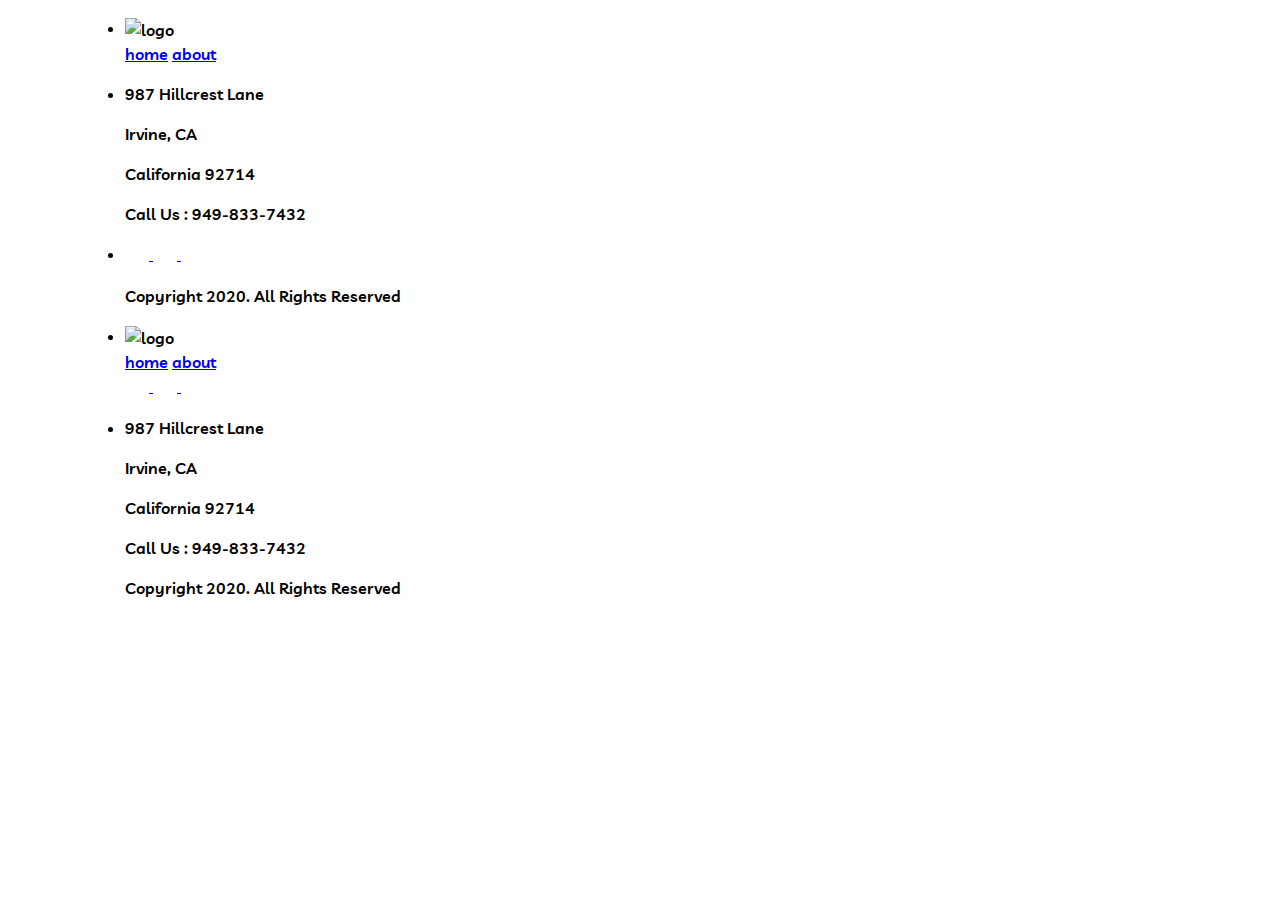
==== index.html @ da5b2b51 "Footer" ====
<!DOCTYPE html>
<html lang="en">
  <head>
    <meta charset="UTF-8" />
    <meta http-equiv="X-UA-Compatible" content="IE=edge" />
    <meta name="viewport" content="width=device-width, initial-scale=1.0" />
    <link rel="stylesheet" href="./css/main.css" />
    <title>Starter Scss</title>
  </head>
  <body>
    <!-- HEADER -->
    <header></header>

    <!-- MAIN -->
    <main></main>

     <!-- SITE FOOTER START -->
  <footer class="site-footer">
    <div class="container">
      <div class="site-footer__wrapper">
        <ul class="site-footer__list">
          <li class="site-footer__item">
            <img class="site-footer__logo" src="./images/logo.svg" alt="logo">
            <div class="site-footer__links">
              <a class="site-footer__link" href="#">home</a>
              <a class="site-footer__link link-about" href="#">about</a>
            </div>
          </li>
          <li class="site-footer__item">
            <p class="site-footer__adress">
              987 Hillcrest Lane
            </p>
            <p class="site-footer__adress">
              Irvine, CA
            </p>
            <p class="site-footer__adress">
              California 92714
            </p>
            <p class="site-footer__adress">
              Call Us : 949-833-7432
            </p>
          </li>
          <li class="site-footer__item">
            <div class="site-footer__logo--links">
              <a class="site-footer__logo--link" href="#">
                <img src="./images/icons/facebook.svg" alt="facebook">
              </a>
              <a class="site-footer__logo--link" href="#">
                <img src="./images/icons/pinterest.svg" alt="pinterest">
              </a>
              <a class="site-footer__logo--link" href="#">
                <img src="./images/icons/twitter.svg" alt="twitter">
              </a>
            </div>
            <p class="site-footer__adress text-copyright">
              Copyright 2020. All Rights Reserved
            </p>
          </li>
        </ul>
        <!-- Mobile start -->
        <ul class="site-footer__list site-footer__mobile--list">
          <li class="site-footer__item">
            <img class="site-footer__logo" src="./images/logo.svg" alt="logo">
            <div class="site-footer__links">
              <a class="site-footer__link" href="#">home</a>
              <a class="site-footer__link link-about" href="#">about</a>
            </div>
            <div class="site-footer__logo--links">
              <a class="site-footer__logo--link" href="#">
                <img src="./images/icons/facebook.svg" alt="facebook">
              </a>
              <a class="site-footer__logo--link" href="#">
                <img src="./images/icons/pinterest.svg" alt="pinterest">
              </a>
              <a class="site-footer__logo--link" href="#">
                <img src="./images/icons/twitter.svg" alt="twitter">
              </a>
            </div>
          </li>

          <li class="site-footer__item">
            <p class="site-footer__adress">
              987 Hillcrest Lane
            </p>
            <p class="site-footer__adress">
              Irvine, CA
            </p>
            <p class="site-footer__adress">
              California 92714
            </p>
            <p class="site-footer__adress">
              Call Us : 949-833-7432
            </p>
            <p class="site-footer__adress text-copyright">
              Copyright 2020. All Rights Reserved
            </p>
          </li>
        </ul>
        <!-- Mobile end -->
      </div>
    </div>
  </footer>
  <!-- SITE FOOTER END -->

  </body>
</html>
---- css/main.css ----
:root {
  --hero-bg-color:#014E56;
  --main-text-color: #fff;
  --build-bg--color:#012F34;
  --ready-bg--color:#F67E7E;
  --footer-bg-color:#002529;
}

/*! normalize.css v8.0.1 | MIT License | github.com/necolas/normalize.css */
/* Document
   ========================================================================== */
/**
 * 1. Correct the line height in all browsers.
 * 2. Prevent adjustments of font size after orientation changes in iOS.
 */
html {
  line-height: 1.15; /* 1 */
  -webkit-text-size-adjust: 100%; /* 2 */
}

/* Sections
   ========================================================================== */
/**
 * Remove the margin in all browsers.
 */
body {
  margin: 0;
}

/**
 * Render the `main` element consistently in IE.
 */
main {
  display: block;
}

/**
 * Correct the font size and margin on `h1` elements within `section` and
 * `article` contexts in Chrome, Firefox, and Safari.
 */
h1 {
  font-size: 2em;
  margin: 0.67em 0;
}

/* Grouping content
   ========================================================================== */
/**
 * 1. Add the correct box sizing in Firefox.
 * 2. Show the overflow in Edge and IE.
 */
hr {
  box-sizing: content-box; /* 1 */
  height: 0; /* 1 */
  overflow: visible; /* 2 */
}

/**
 * 1. Correct the inheritance and scaling of font size in all browsers.
 * 2. Correct the odd `em` font sizing in all browsers.
 */
pre {
  font-family: monospace, monospace; /* 1 */
  font-size: 1em; /* 2 */
}

/* Text-level semantics
   ========================================================================== */
/**
 * Remove the gray background on active links in IE 10.
 */
a {
  background-color: transparent;
}

/**
 * 1. Remove the bottom border in Chrome 57-
 * 2. Add the correct text decoration in Chrome, Edge, IE, Opera, and Safari.
 */
abbr[title] {
  border-bottom: none; /* 1 */
  text-decoration: underline; /* 2 */
  -webkit-text-decoration: underline dotted;
          text-decoration: underline dotted; /* 2 */
}

/**
 * Add the correct font weight in Chrome, Edge, and Safari.
 */
b,
strong {
  font-weight: bolder;
}

/**
 * 1. Correct the inheritance and scaling of font size in all browsers.
 * 2. Correct the odd `em` font sizing in all browsers.
 */
code,
kbd,
samp {
  font-family: monospace, monospace; /* 1 */
  font-size: 1em; /* 2 */
}

/**
 * Add the correct font size in all browsers.
 */
small {
  font-size: 80%;
}

/**
 * Prevent `sub` and `sup` elements from affecting the line height in
 * all browsers.
 */
sub,
sup {
  font-size: 75%;
  line-height: 0;
  position: relative;
  vertical-align: baseline;
}

sub {
  bottom: -0.25em;
}

sup {
  top: -0.5em;
}

/* Embedded content
   ========================================================================== */
/**
 * Remove the border on images inside links in IE 10.
 */
img {
  border-style: none;
}

/* Forms
   ========================================================================== */
/**
 * 1. Change the font styles in all browsers.
 * 2. Remove the margin in Firefox and Safari.
 */
button,
input,
optgroup,
select,
textarea {
  font-family: inherit; /* 1 */
  font-size: 100%; /* 1 */
  line-height: 1.15; /* 1 */
  margin: 0; /* 2 */
}

/**
 * Show the overflow in IE.
 * 1. Show the overflow in Edge.
 */
button,
input { /* 1 */
  overflow: visible;
}

/**
 * Remove the inheritance of text transform in Edge, Firefox, and IE.
 * 1. Remove the inheritance of text transform in Firefox.
 */
button,
select { /* 1 */
  text-transform: none;
}

/**
 * Correct the inability to style clickable types in iOS and Safari.
 */
button,
[type=button],
[type=reset],
[type=submit] {
  -webkit-appearance: button;
}

/**
 * Remove the inner border and padding in Firefox.
 */
button::-moz-focus-inner,
[type=button]::-moz-focus-inner,
[type=reset]::-moz-focus-inner,
[type=submit]::-moz-focus-inner {
  border-style: none;
  padding: 0;
}

/**
 * Restore the focus styles unset by the previous rule.
 */
button:-moz-focusring,
[type=button]:-moz-focusring,
[type=reset]:-moz-focusring,
[type=submit]:-moz-focusring {
  outline: 1px dotted ButtonText;
}

/**
 * Correct the padding in Firefox.
 */
fieldset {
  padding: 0.35em 0.75em 0.625em;
}

/**
 * 1. Correct the text wrapping in Edge and IE.
 * 2. Correct the color inheritance from `fieldset` elements in IE.
 * 3. Remove the padding so developers are not caught out when they zero out
 *    `fieldset` elements in all browsers.
 */
legend {
  box-sizing: border-box; /* 1 */
  color: inherit; /* 2 */
  display: table; /* 1 */
  max-width: 100%; /* 1 */
  padding: 0; /* 3 */
  white-space: normal; /* 1 */
}

/**
 * Add the correct vertical alignment in Chrome, Firefox, and Opera.
 */
progress {
  vertical-align: baseline;
}

/**
 * Remove the default vertical scrollbar in IE 10+.
 */
textarea {
  overflow: auto;
}

/**
 * 1. Add the correct box sizing in IE 10.
 * 2. Remove the padding in IE 10.
 */
[type=checkbox],
[type=radio] {
  box-sizing: border-box; /* 1 */
  padding: 0; /* 2 */
}

/**
 * Correct the cursor style of increment and decrement buttons in Chrome.
 */
[type=number]::-webkit-inner-spin-button,
[type=number]::-webkit-outer-spin-button {
  height: auto;
}

/**
 * 1. Correct the odd appearance in Chrome and Safari.
 * 2. Correct the outline style in Safari.
 */
[type=search] {
  -webkit-appearance: textfield; /* 1 */
  outline-offset: -2px; /* 2 */
}

/**
 * Remove the inner padding in Chrome and Safari on macOS.
 */
[type=search]::-webkit-search-decoration {
  -webkit-appearance: none;
}

/**
 * 1. Correct the inability to style clickable types in iOS and Safari.
 * 2. Change font properties to `inherit` in Safari.
 */
::-webkit-file-upload-button {
  -webkit-appearance: button; /* 1 */
  font: inherit; /* 2 */
}

/* Interactive
   ========================================================================== */
/*
 * Add the correct display in Edge, IE 10+, and Firefox.
 */
details {
  display: block;
}

/*
 * Add the correct display in all browsers.
 */
summary {
  display: list-item;
}

/* Misc
   ========================================================================== */
/**
 * Add the correct display in IE 10+.
 */
template {
  display: none;
}

/**
 * Add the correct display in IE 10.
 */
[hidden] {
  display: none;
}

/* livvic-600 - latin */
@font-face {
  font-family: "Livvic";
  font-style: normal;
  font-weight: 600;
  src: local(""), url("../fonts/livvic-v13-latin-600.woff2") format("woff2"), url("../fonts/livvic-v13-latin-600.woff") format("woff"); /* Chrome 6+, Firefox 3.6+, IE 9+, Safari 5.1+ */
}
/* livvic-700 - latin */
@font-face {
  font-family: "Livvic";
  font-style: normal;
  font-weight: 700;
  src: local(""), url("../fonts/livvic-v13-latin-700.woff2") format("woff2"), url("../fonts/livvic-v13-latin-700.woff") format("woff"); /* Chrome 6+, Firefox 3.6+, IE 9+, Safari 5.1+ */
}
html {
  height: 100%;
  scroll-behavior: smooth;
  box-sizing: border-box;
}

*,
*::before,
*::after {
  box-sizing: border-box;
}

body {
  display: flex;
  flex-direction: column;
  height: 100%;
  font-family: "Livvic", sans-serif;
  font-weight: 600px;
  font-size: 16px;
  line-height: 1.5;
  margin: 0;
  padding: 0;
}

img {
  max-width: 100%;
  height: auto;
  vertical-align: middle;
}

.visually-hidden {
  clip: rect(0 0 0 0);
  -webkit-clip-path: inset(50%);
          clip-path: inset(50%);
  height: 1px;
  overflow: hidden;
  position: absolute;
  white-space: nowrap;
  width: 1px;
}

.container {
  width: 100%;
  max-width: 1150px;
  margin: 0 auto;
  padding: 0 20px;
}

.button {
  padding: 0;
  margin: 0;
  text-decoration: none;
}

/*********** MAIN STYLES START **********/
.main {
  flex-grow: 1;
}

/*********** READY SECTION STYLES START  **********/
.ready-section {
  width: 100%;
  background-color: var(--ready-bg--color);
  background-image: url("/images/Ready-bg-img.png");
  background-repeat: no-repeat;
  background-position: bottom left;
}

@media only screen and (-webkit-min-device-pixel-ratio: 2), only screen and (min-device-pixel-ratio: 2), only screen and (min-resolution: 192dpi), only screen and (min-resolution: 2dppx) {
  .ready-section {
    background-image: url("/images/Ready-bg-img@2x.png");
  }
}
@media only screen and (max-width: 900px) {
  .ready-section {
    background-image: url("/images/Ready-bg-mobile-img.png");
    background-size: 220px;
  }
}
@media only screen and (max-width: 900px) and (-webkit-min-device-pixel-ratio: 2), only screen and (max-width: 900px) and (min-device-pixel-ratio: 2), only screen and (max-width: 900px) and (min-resolution: 192dpi), only screen and (max-width: 900px) and (min-resolution: 2dppx) {
  .ready-section {
    background-image: url("/images/Ready-bg-mobile-img@2x.png");
  }
}
.ready-section__wrapper {
  padding-top: 76px;
  padding-bottom: 86px;
  padding-left: 90px;
  padding-right: 90px;
  display: flex;
  justify-content: space-between;
  align-items: center;
}

@media only screen and (max-width: 710px) {
  .ready-section__wrapper {
    padding-top: 83px;
    padding-bottom: 83px;
    padding-left: 24px;
    padding-right: 24px;
    flex-direction: column;
    align-items: center;
    text-align: center;
    gap: 24px;
  }
}
.ready-section__title {
  margin: 0;
  font-weight: 700;
  font-size: 48px;
  line-height: 38px;
  color: var(--build-bg--color);
}

@media only screen and (max-width: 900px) {
  .ready-section__title {
    width: 100%;
    font-size: 32px;
    line-height: 32px;
  }
}
.ready-section__btn {
  padding: 9px 33px 11px 32px;
  border: 2px solid #012F34;
  border-radius: 24px;
  background-color: transparent;
  white-space: nowrap;
}

/*********** READY SECTION STYLES END **********/
/*********** MAIN STYLES END **********//*# sourceMappingURL=main.css.map */
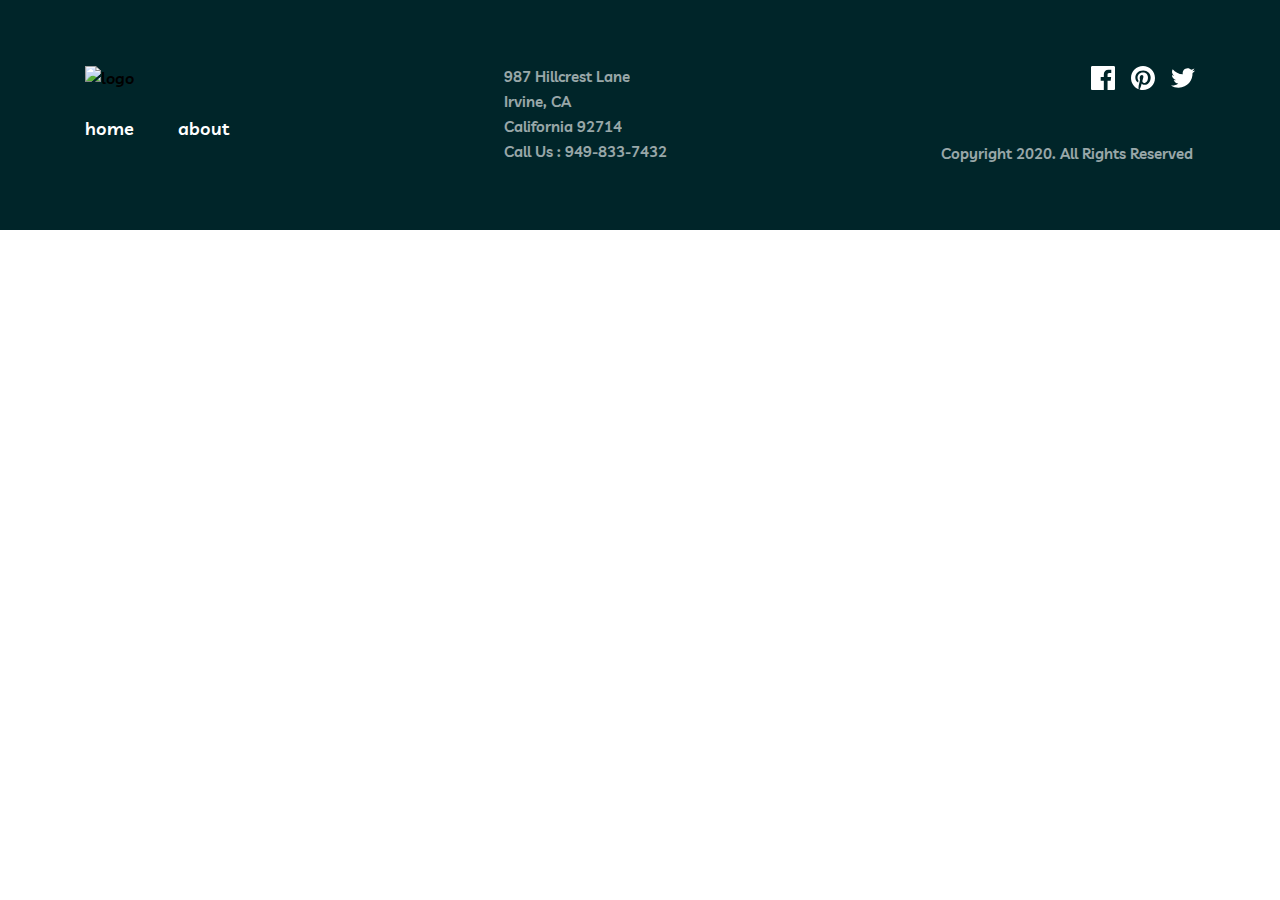
==== commit 0552eee1: "Footer end" ====
--- a/index.html
+++ b/index.html
@@ -59,7 +59,7 @@
         </ul>
         <!-- Mobile start -->
         <ul class="site-footer__list site-footer__mobile--list">
-          <li class="site-footer__item">
+          <li class="site-footer__item item-logo">
             <img class="site-footer__logo" src="./images/logo.svg" alt="logo">
             <div class="site-footer__links">
               <a class="site-footer__link" href="#">home</a>
@@ -78,7 +78,7 @@
             </div>
           </li>
 
-          <li class="site-footer__item">
+          <li class="site-footer__item iteam-addres">
             <p class="site-footer__adress">
               987 Hillcrest Lane
             </p>
--- a/css/main.css
+++ b/css/main.css
@@ -384,80 +384,120 @@
   text-decoration: none;
 }
 
-/*********** MAIN STYLES START **********/
 .main {
   flex-grow: 1;
 }
 
-/*********** READY SECTION STYLES START  **********/
-.ready-section {
+/********** FOOTER STYLES START **********/
+.site-footer {
   width: 100%;
-  background-color: var(--ready-bg--color);
-  background-image: url("/images/Ready-bg-img.png");
-  background-repeat: no-repeat;
-  background-position: bottom left;
-}
-
-@media only screen and (-webkit-min-device-pixel-ratio: 2), only screen and (min-device-pixel-ratio: 2), only screen and (min-resolution: 192dpi), only screen and (min-resolution: 2dppx) {
-  .ready-section {
-    background-image: url("/images/Ready-bg-img@2x.png");
-  }
-}
-@media only screen and (max-width: 900px) {
-  .ready-section {
-    background-image: url("/images/Ready-bg-mobile-img.png");
-    background-size: 220px;
-  }
-}
-@media only screen and (max-width: 900px) and (-webkit-min-device-pixel-ratio: 2), only screen and (max-width: 900px) and (min-device-pixel-ratio: 2), only screen and (max-width: 900px) and (min-resolution: 192dpi), only screen and (max-width: 900px) and (min-resolution: 2dppx) {
-  .ready-section {
-    background-image: url("/images/Ready-bg-mobile-img@2x.png");
-  }
-}
-.ready-section__wrapper {
-  padding-top: 76px;
-  padding-bottom: 86px;
-  padding-left: 90px;
-  padding-right: 90px;
+  background-color: var(--footer-bg-color);
+}
+
+.site-footer__wrapper {
+  padding-top: 48px;
+  padding-bottom: 48px;
+}
+
+.site-footer__list {
+  list-style: none;
+  padding-left: 0;
   display: flex;
   justify-content: space-between;
-  align-items: center;
-}
-
+}
+
+.site-footer__mobile--list {
+  display: none;
+}
+
+.site-footer__links {
+  margin-top: 25px;
+}
+
+@media only screen and (max-width: 900px) {
+  .site-footer__list {
+    display: none;
+  }
+  .site-footer__mobile--list {
+    display: flex;
+  }
+  .site-footer__links {
+    margin-top: 53px;
+  }
+}
 @media only screen and (max-width: 710px) {
-  .ready-section__wrapper {
-    padding-top: 83px;
-    padding-bottom: 83px;
-    padding-left: 24px;
-    padding-right: 24px;
+  .item-logo {
+    display: none;
+  }
+  .site-footer__list {
+    display: flex;
     flex-direction: column;
-    align-items: center;
+  }
+  .site-footer__wrapper {
     text-align: center;
-    gap: 24px;
-  }
-}
-.ready-section__title {
+  }
+  .site-footer__links {
+    margin-bottom: 24px;
+  }
+}
+.site-footer__link {
+  text-decoration: none;
+  font-weight: 600;
+  font-size: 18px;
+  line-height: 28px;
+  color: #FFFFFF;
+}
+
+.link-about {
+  margin-left: 40px;
+}
+
+.site-footer__adress {
   margin: 0;
-  font-weight: 700;
-  font-size: 48px;
-  line-height: 38px;
-  color: var(--build-bg--color);
+  font-weight: 600;
+  font-size: 15px;
+  line-height: 25px;
+  color: #FFFFFF;
+  mix-blend-mode: normal;
+  opacity: 0.6;
+}
+
+.site-footer__logo--links {
+  display: flex;
+  margin-left: 150px;
+  gap: 16px;
+}
+
+.text-copyright {
+  margin-top: 51px;
 }
 
 @media only screen and (max-width: 900px) {
-  .ready-section__title {
-    width: 100%;
-    font-size: 32px;
-    line-height: 32px;
-  }
-}
-.ready-section__btn {
-  padding: 9px 33px 11px 32px;
-  border: 2px solid #012F34;
-  border-radius: 24px;
-  background-color: transparent;
-  white-space: nowrap;
-}
-
-/*********** READY SECTION STYLES END **********/
-/*********** MAIN STYLES END **********//*# sourceMappingURL=main.css.map */+  .iteam-addres {
+    text-align: right;
+  }
+  .site-footer__logo--links {
+    margin-top: 33px;
+    margin-left: 0;
+  }
+  .text-copyright {
+    margin-top: 34px;
+  }
+}
+@media only screen and (max-width: 710px) {
+  .iteam-addres {
+    display: none;
+  }
+  .site-footer__logo--links {
+    display: flex;
+    justify-content: center;
+    margin: 0;
+    margin-top: 40px;
+    text-align: center;
+    gap: 16px;
+  }
+  .text-copyright {
+    margin-top: 16px;
+  }
+}
+/********** FOOTER STYLES END **********//*# sourceMappingURL=main.css.map */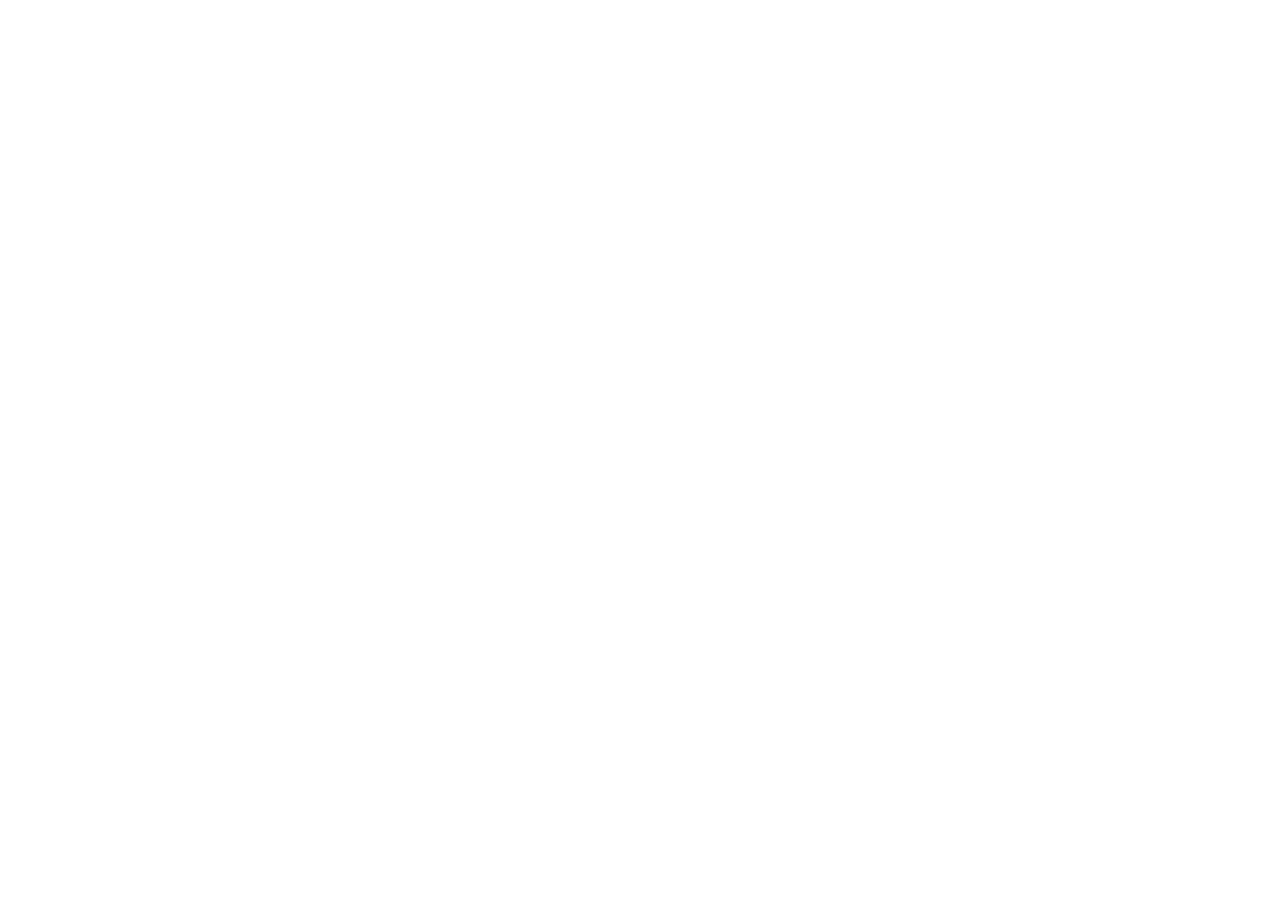
==== commit ab84b172: "ready section" ====
--- a/index.html
+++ b/index.html
@@ -12,95 +12,13 @@
     <header></header>
 
     <!-- MAIN -->
-    <main></main>
+    <main>
+      <section class="ready-section">
+        
+      </section>
+    </main>
 
-     <!-- SITE FOOTER START -->
-  <footer class="site-footer">
-    <div class="container">
-      <div class="site-footer__wrapper">
-        <ul class="site-footer__list">
-          <li class="site-footer__item">
-            <img class="site-footer__logo" src="./images/logo.svg" alt="logo">
-            <div class="site-footer__links">
-              <a class="site-footer__link" href="#">home</a>
-              <a class="site-footer__link link-about" href="#">about</a>
-            </div>
-          </li>
-          <li class="site-footer__item">
-            <p class="site-footer__adress">
-              987 Hillcrest Lane
-            </p>
-            <p class="site-footer__adress">
-              Irvine, CA
-            </p>
-            <p class="site-footer__adress">
-              California 92714
-            </p>
-            <p class="site-footer__adress">
-              Call Us : 949-833-7432
-            </p>
-          </li>
-          <li class="site-footer__item">
-            <div class="site-footer__logo--links">
-              <a class="site-footer__logo--link" href="#">
-                <img src="./images/icons/facebook.svg" alt="facebook">
-              </a>
-              <a class="site-footer__logo--link" href="#">
-                <img src="./images/icons/pinterest.svg" alt="pinterest">
-              </a>
-              <a class="site-footer__logo--link" href="#">
-                <img src="./images/icons/twitter.svg" alt="twitter">
-              </a>
-            </div>
-            <p class="site-footer__adress text-copyright">
-              Copyright 2020. All Rights Reserved
-            </p>
-          </li>
-        </ul>
-        <!-- Mobile start -->
-        <ul class="site-footer__list site-footer__mobile--list">
-          <li class="site-footer__item item-logo">
-            <img class="site-footer__logo" src="./images/logo.svg" alt="logo">
-            <div class="site-footer__links">
-              <a class="site-footer__link" href="#">home</a>
-              <a class="site-footer__link link-about" href="#">about</a>
-            </div>
-            <div class="site-footer__logo--links">
-              <a class="site-footer__logo--link" href="#">
-                <img src="./images/icons/facebook.svg" alt="facebook">
-              </a>
-              <a class="site-footer__logo--link" href="#">
-                <img src="./images/icons/pinterest.svg" alt="pinterest">
-              </a>
-              <a class="site-footer__logo--link" href="#">
-                <img src="./images/icons/twitter.svg" alt="twitter">
-              </a>
-            </div>
-          </li>
-
-          <li class="site-footer__item iteam-addres">
-            <p class="site-footer__adress">
-              987 Hillcrest Lane
-            </p>
-            <p class="site-footer__adress">
-              Irvine, CA
-            </p>
-            <p class="site-footer__adress">
-              California 92714
-            </p>
-            <p class="site-footer__adress">
-              Call Us : 949-833-7432
-            </p>
-            <p class="site-footer__adress text-copyright">
-              Copyright 2020. All Rights Reserved
-            </p>
-          </li>
-        </ul>
-        <!-- Mobile end -->
-      </div>
-    </div>
-  </footer>
-  <!-- SITE FOOTER END -->
-
+    <!-- FOOTER -->
+    <footer></footer>
   </body>
 </html>
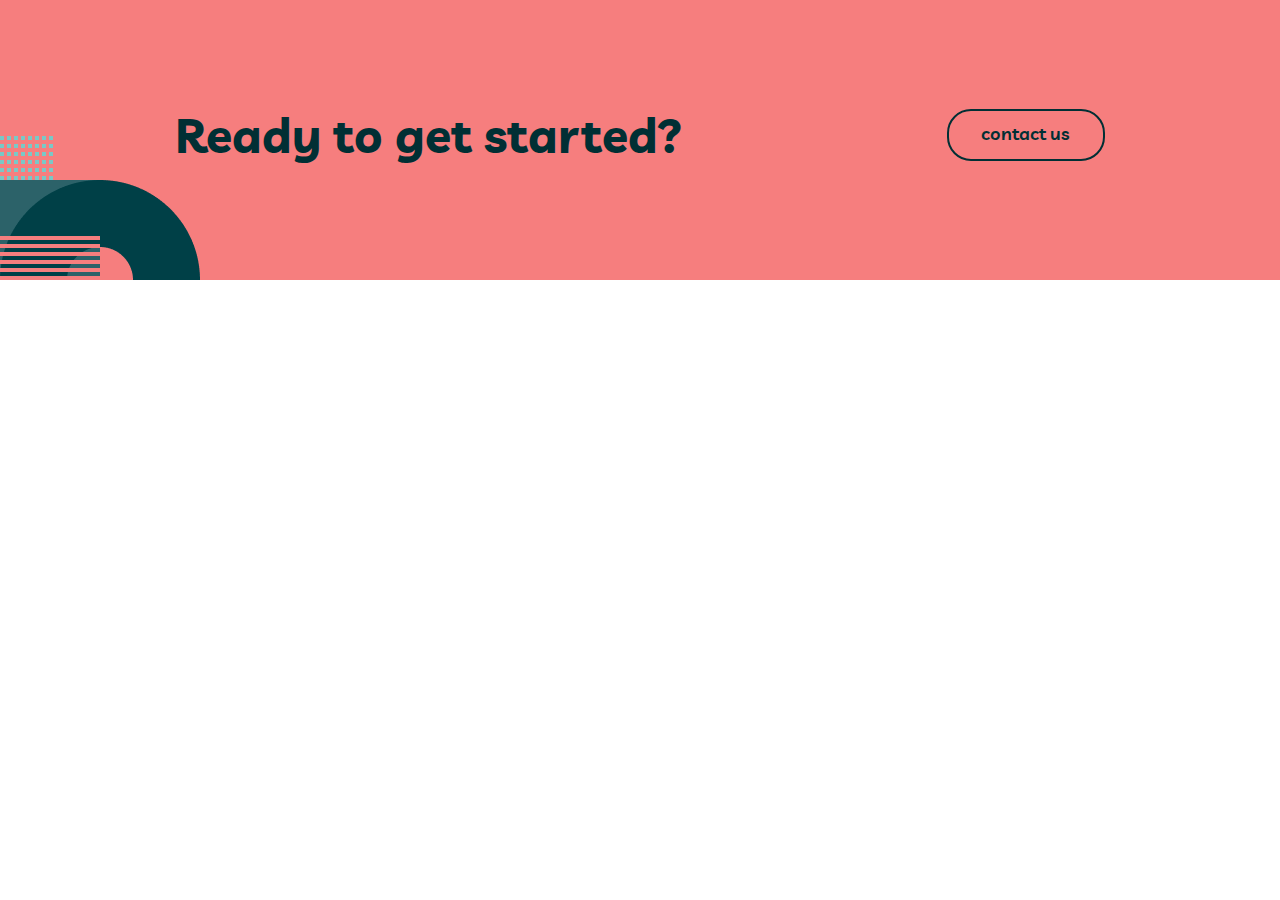
==== commit 9b1d0c8d: "ready section finished" ====
--- a/index.html
+++ b/index.html
@@ -13,9 +13,20 @@
 
     <!-- MAIN -->
     <main>
+      <!-- READY SECTION START -->
       <section class="ready-section">
-        
+        <div class="container">
+          <div class="ready-section__wrapper">
+            <h2 class="ready-section__title">Ready to get started?</h2>
+            <button class="ready-section__btn">
+              contact us
+            </button>
+          </div>
+
+        </div>
       </section>
+      <!-- READY SECTION END -->
+
     </main>
 
     <!-- FOOTER -->
--- a/css/main.css
+++ b/css/main.css
@@ -388,116 +388,71 @@
   flex-grow: 1;
 }
 
-/********** FOOTER STYLES START **********/
-.site-footer {
+/********** READY SECTION SYTLES START *********/
+.ready-section {
   width: 100%;
-  background-color: var(--footer-bg-color);
-}
-
-.site-footer__wrapper {
-  padding-top: 48px;
-  padding-bottom: 48px;
-}
-
-.site-footer__list {
-  list-style: none;
-  padding-left: 0;
+  background-color: var(--ready-bg--color);
+  background-image: url("/images/ready-bg-img.png");
+  background-repeat: no-repeat;
+  background-position: bottom left;
+}
+
+@media only screen and (-webkit-min-device-pixel-ratio: 2), only screen and (min-device-pixel-ratio: 2), only screen and (min-resolution: 192dpi), only screen and (min-resolution: 2dppx) {
+  .ready-section {
+    background-image: url("/images/ready-bg-img@2x.png");
+  }
+}
+.ready-section__wrapper {
+  padding-top: 76px;
+  padding-bottom: 86px;
+  padding-left: 90px;
+  padding-right: 90px;
   display: flex;
   justify-content: space-between;
-}
-
-.site-footer__mobile--list {
-  display: none;
-}
-
-.site-footer__links {
-  margin-top: 25px;
-}
-
-@media only screen and (max-width: 900px) {
-  .site-footer__list {
-    display: none;
-  }
-  .site-footer__mobile--list {
-    display: flex;
-  }
-  .site-footer__links {
-    margin-top: 53px;
-  }
-}
-@media only screen and (max-width: 710px) {
-  .item-logo {
-    display: none;
-  }
-  .site-footer__list {
-    display: flex;
-    flex-direction: column;
-  }
-  .site-footer__wrapper {
-    text-align: center;
-  }
-  .site-footer__links {
-    margin-bottom: 24px;
-  }
-}
-.site-footer__link {
-  text-decoration: none;
+  align-items: center;
+}
+
+.ready-section__title {
+  font-weight: 700;
+  font-size: 48px;
+  line-height: 38px;
+  color: var(--build-bg--color);
+}
+
+.ready-section__btn {
+  padding: 9px 33px 11px 32px;
+  border: 2px solid var(--build-bg--color);
+  border-radius: 24px;
+  background-color: transparent;
   font-weight: 600;
   font-size: 18px;
   line-height: 28px;
-  color: #FFFFFF;
-}
-
-.link-about {
-  margin-left: 40px;
-}
-
-.site-footer__adress {
-  margin: 0;
-  font-weight: 600;
-  font-size: 15px;
-  line-height: 25px;
-  color: #FFFFFF;
-  mix-blend-mode: normal;
-  opacity: 0.6;
-}
-
-.site-footer__logo--links {
-  display: flex;
-  margin-left: 150px;
-  gap: 16px;
-}
-
-.text-copyright {
-  margin-top: 51px;
+  white-space: nowrap;
+  color: var(--build-bg--color);
+}
+
+.ready-section__btn:hover {
+  background-color: #fff;
 }
 
 @media only screen and (max-width: 900px) {
-  .iteam-addres {
-    text-align: right;
+  .ready-section {
+    background-size: 220px;
   }
-  .site-footer__logo--links {
-    margin-top: 33px;
-    margin-left: 0;
+  .ready-section__title {
+    width: 100%;
+    font-size: 32px;
+    line-height: 32px;
   }
-  .text-copyright {
-    margin-top: 34px;
+}
+@media only screen and (max-width: 710px) {
+  .ready-section__wrapper {
+    padding-top: 84px;
+    padding-bottom: 84px;
+    display: flex;
+    flex-direction: column;
+    gap: 24px;
+    text-align: center;
   }
 }
-@media only screen and (max-width: 710px) {
-  .iteam-addres {
-    display: none;
-  }
-  .site-footer__logo--links {
-    display: flex;
-    justify-content: center;
-    margin: 0;
-    margin-top: 40px;
-    text-align: center;
-    gap: 16px;
-  }
-  .text-copyright {
-    margin-top: 16px;
-  }
-}
-/********** FOOTER STYLES END **********//*# sourceMappingURL=main.css.map */+/********** READY SECTION SYTLES END *********//*# sourceMappingURL=main.css.map */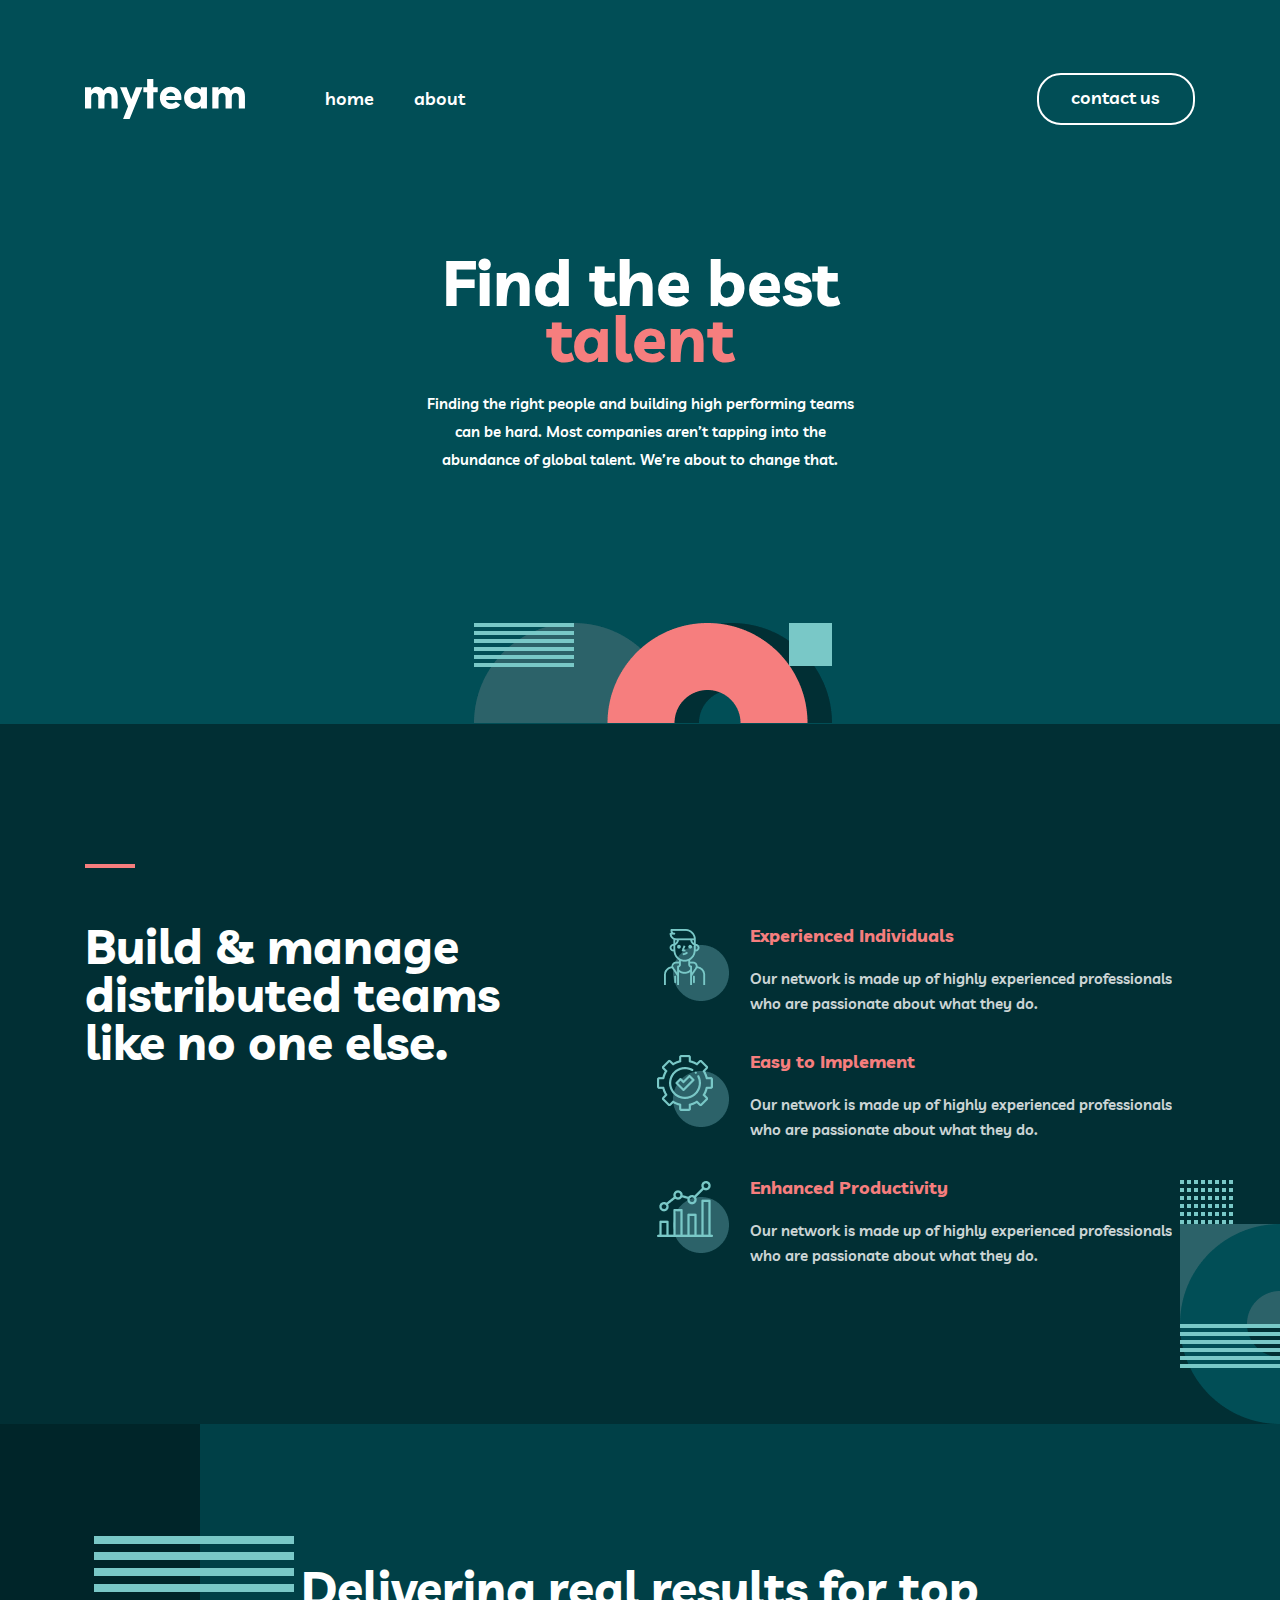
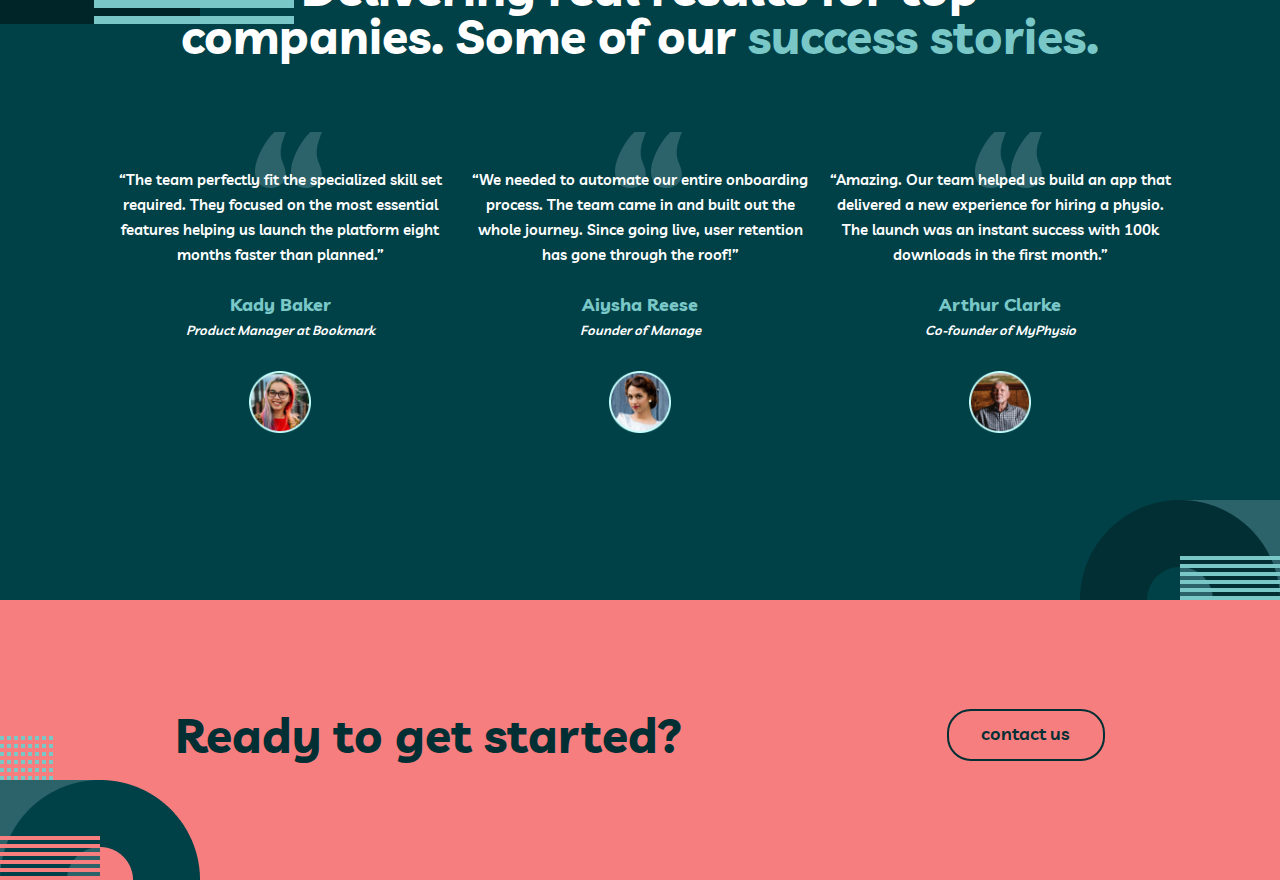
==== commit 5be46269: "Merge branch 'main' into Ready" ====
--- a/index.html
+++ b/index.html
@@ -1,18 +1,165 @@
 <!DOCTYPE html>
 <html lang="en">
-  <head>
-    <meta charset="UTF-8" />
-    <meta http-equiv="X-UA-Compatible" content="IE=edge" />
-    <meta name="viewport" content="width=device-width, initial-scale=1.0" />
-    <link rel="stylesheet" href="./css/main.css" />
-    <title>Starter Scss</title>
-  </head>
-  <body>
-    <!-- HEADER -->
-    <header></header>
+<head>
+  <meta charset="UTF-8" />
+  <meta http-equiv="X-UA-Compatible" content="IE=edge" />
+  <meta name="viewport" content="width=device-width, initial-scale=1.0" />
+  <link rel="stylesheet" href="./css/main.css" />
+  <title>Myteam-eng zor jamoa</title>
+</head>
+<body>
+  <!-- HEADER START -->
+  <header class="site-header">
+    <div class="container">
+      <div class="site-header__wrapper">
+        <div class="site-header__start">
+          <a class="site-header__link" href="./index.html">
+            <svg class="svg" width="160" height="40" viewBox="0 0 160 40" fill="none"
+              xmlns="http://www.w3.org/2000/svg">
+              <path id="myteam" fill-rule="evenodd" clip-rule="evenodd"
+                d="M68.3174 29.5312V13.2143H72.6997V8.19196H68.3174V0H62.1474V8.19196H58.3538V13.2143H62.1474V29.5312H68.3174ZM6.21366 18.2366V29.5312H0V8.19196H6.21366V11.2946C6.72238 10.1935 7.44913 9.32292 8.3939 8.68304C9.41134 8.07292 10.5015 7.76786 11.6642 7.76786C14.9637 7.76786 17.1948 9.01786 18.3576 11.5179C19.8837 8.9881 21.9549 7.72321 24.5712 7.72321C27.1875 7.72321 29.186 8.56399 30.5669 10.2455C31.9477 11.9271 32.6381 14.3155 32.6381 17.4107V29.5312H26.4898V18.1473C26.4898 16.8378 26.1773 15.8036 25.5523 15.0446C24.8983 14.2857 24.0407 13.9062 22.9797 13.9062C21.9186 13.9062 21.0683 14.2634 20.4288 14.9777C19.7892 15.692 19.4695 16.7783 19.4695 18.2366V29.5312H13.2558V18.0134C13.1977 16.7336 12.8561 15.7292 12.2311 15C11.5916 14.2708 10.7631 13.9062 9.74564 13.9062C8.7282 13.9062 7.88517 14.256 7.21657 14.9554C6.54797 15.6548 6.21366 16.7485 6.21366 18.2366ZM57.4981 8.19196L44.6347 40H38.0722L43.0868 27.3438L35.0417 8.19196H41.6478L46.2481 20.2902L50.892 8.19196H57.4981ZM95.2923 25.6473C93.3591 28.5491 90.1833 29.9926 85.7646 29.9777C82.6978 29.9777 80.1106 28.9435 78.003 26.875C75.9245 24.7768 74.8853 22.0833 74.8853 18.7946C74.8853 15.506 75.9245 12.8348 78.003 10.7812C80.0815 8.72768 82.6542 7.70833 85.721 7.72321C88.7879 7.72321 91.3388 8.76488 93.3737 10.8482C95.4085 12.9315 96.4333 15.6399 96.4478 18.9732C96.4478 19.003 96.4187 19.6577 96.3606 20.9375H81.0771C81.1934 22.0685 81.7603 22.9464 82.7777 23.5714C83.7952 24.1964 84.9434 24.5089 86.2225 24.5089C88.2138 24.5089 89.7327 23.8393 90.7792 22.5L95.2923 25.6473ZM90.1905 16.9643H81.1644C81.3969 15.8036 81.9783 14.8958 82.9085 14.2411C83.8097 13.5863 84.7835 13.2738 85.83 13.3036C86.8766 13.3333 87.8286 13.6607 88.6862 14.2857C89.5437 14.9107 90.0452 15.8036 90.1905 16.9643ZM113.088 29.2188C111.911 29.7247 110.785 29.9628 109.709 29.933C106.846 29.933 104.36 28.9062 102.253 26.8527C100.145 24.7991 99.0912 22.128 99.0912 18.8393C99.0912 15.5506 100.181 12.8795 102.362 10.8259C104.542 8.77232 106.991 7.7381 109.709 7.72321C110.814 7.72321 111.947 7.96875 113.11 8.45982C114.273 8.95089 115.167 9.6503 115.792 10.558V8.19196H121.94V29.5312H115.792V27.0982C115.167 28.006 114.266 28.7128 113.088 29.2188ZM110.712 23.9062C109.302 23.9062 108.088 23.4301 107.071 22.4777C106.024 21.5253 105.501 20.3199 105.501 18.8616C105.501 17.4182 106.024 16.2054 107.071 15.2232C108.205 14.256 109.447 13.7723 110.799 13.7723C112.151 13.7723 113.321 14.2485 114.309 15.2009C115.298 16.1533 115.792 17.3735 115.792 18.8616C115.792 20.3497 115.298 21.5625 114.309 22.5C113.321 23.4375 112.122 23.9062 110.712 23.9062ZM133.522 18.2366V29.5312H127.309V8.19196H133.522V11.2946C134.031 10.1935 134.758 9.32292 135.703 8.68304C136.72 8.07292 137.81 7.76786 138.973 7.76786C142.272 7.76786 144.504 9.01786 145.666 11.5179C147.193 8.9881 149.264 7.72321 151.88 7.72321C154.496 7.72321 156.495 8.56399 157.876 10.2455C159.256 11.9271 159.947 14.3155 159.947 17.4107V29.5312H153.799V18.1473C153.799 16.8378 153.486 15.8036 152.861 15.0446C152.207 14.2857 151.35 13.9062 150.288 13.9062C149.227 13.9062 148.377 14.2634 147.738 14.9777C147.098 15.692 146.778 16.7783 146.778 18.2366V29.5312H140.565V18.0134C140.506 16.7336 140.165 15.7292 139.54 15C138.9 14.2708 138.072 13.9062 137.054 13.9062C136.037 13.9062 135.194 14.256 134.525 14.9554C133.857 15.6548 133.522 16.7485 133.522 18.2366Z"
+                fill="white" />
+            </svg>
+          </a>
+          <ul class="site-header__list">
+            <li class="site-header__item">
+              <a class="site-header__item--link" href="./index.html">home</a>
+            </li>
+            <li class="site-header__item">
+              <a class="site-header__item--link" href="./index.html">about</a>
+            </li>
+          </ul>
+        </div>
+        <div class="burger"></div>
+        <div class="site-header__end">
+          <button class="main-btn" type="button">
+            contact us
+          </button>
+        </div>
+      </div>
+    </div>
+  </header>
+  <!-- HEADER END -->
+  <!-- MAIN  START-->
+  <main class="site-main">
+    <section class="hero-section">
+      <div class="container">
+        <div class="hero-section__wrapper">
+          <h1 class="hero-section__title">
+            Find the best
+            <span class="hero-section__span">talent</span>
+          </h1>
+          <p class="hero-section__text">
+            Finding the right people and building high performing teams can be hard. Most companies
+            aren’t tapping into the abundance of global talent. We’re about to change that.
+          </p>
+        </div>
+      </div>
+    </section>
+    <!--INFO START-->
+    <section class="site-info">
+      <div class="container">
+        <div class="site-info__wrapper">
+          <div class="site-info__start">
+            <hr class="site-info__start--hr">
+            <h2 class="site-info__start--title">
+              Build & manage distributed teams like no one else.
+            </h2>
+          </div>
+          <div class="site-info__end">
+            <h3 class="visually-hidden">site-info</h3>
+            <h4 class="visually-hidden"> site-info </h4>
+            <ul class="site-info__end--list">
+              <li class="site-info__end--item">
+                <h5 class="site-info__end--heading">Experienced Individuals</h5>
+                <p class="site-info__end--subtitle">
+                  Our network is made up of highly experienced professionals who are passionate about what they do.
+                </p>
+              </li>
+              <li class="site-info__end--item">
+                <h5 class="site-info__end--heading">Easy to Implement</h5>
+                <p class="site-info__end--subtitle">
+                  Our network is made up of highly experienced professionals who are passionate about what they do.
+                </p>
+              </li>
+              <li class="site-info__end--item">
+                <h5 class="site-info__end--heading">Enhanced Productivity</h5>
+                <p class="site-info__end--subtitle">
+                  Our network is made up of highly experienced professionals who are passionate about what they do.
+                </p>
+              </li>
+            </ul>
+          </div>
+        </div>
+      </div>
+    </section>
+    <!--INFO END-->
 
-    <!-- MAIN -->
-    <main>
+    <!--RESULT SECTION START-->
+    <section class="site-result">
+      <div class="container">
+        <h3 class="site-result__title">
+          Delivering real results for top companies. Some of our <span class="site-result__title--span">success stories.</span>
+        </h3>
+        <div class="container">
+          <ul class="site-result__list">
+            <li class="site-result__item">
+              <p class="site-result__item--text">
+                “The team perfectly fit the specialized skill set required. They focused on the most essential features
+                helping us launch the platform eight months faster than planned.”
+              </p>
+              <p class="site-result__item--username">
+                Kady Baker
+              </p>
+              <p class="site-result__item--username-job">
+                  <i> Product Manager at Bookmark</i>
+              </p>
+              <img  class="site-result__item--userimg"
+                    src="./images/result_user-kady.png" 
+                   srcset="./images/result_user-kady.png 1x , ./images/result_user-kady@2x.png 2x"
+                    alt="uers img"
+                    width="62"
+                    height="62">
+            </li>
+            <li class="site-result__item">
+              <p class="site-result__item--text">
+                “We needed to automate our entire onboarding process. The team came in and built out the whole journey. Since going live, user retention has gone through the roof!”
+              </p>
+              <p class="site-result__item--username">
+                Aiysha Reese
+              </p>
+              <p class="site-result__item--username-job">
+                  <i> Founder of Manage</i>
+              </p>
+              <img  class="site-result__item--userimg"
+                    src="./images/result_user-aiysha.png" 
+                   srcset="./images/result_user-aiysha.png 1x , ./images/result_user-aiysha@2x.png 2x"
+                    alt="uers img"
+                    width="62"
+                    height="62">
+            </li>
+            <li class="site-result__item">
+              <p class="site-result__item--text">
+                “Amazing. Our team helped us build an app that delivered a new experience for hiring a physio. The launch was an instant success with 100k downloads in the first month.”
+              </p>
+              <p class="site-result__item--username">
+                Arthur Clarke
+              </p>
+              <p class="site-result__item--username-job">
+                  <i> Co-founder of MyPhysio</i>
+              </p>
+              <img  class="site-result__item--userimg"
+                    src="./images/result_user-arthur.png" 
+                   srcset="./images/result_user-arthur.png 1x , ./images/result_user-arthur@2x.png 2x"
+                    alt="uers img"
+                    width="62"
+                    height="62">
+            </li>
+          </ul>
+        </div>
+      </div>
+    </section>
+    <!--RESULT SECTION END-->
       <!-- READY SECTION START -->
       <section class="ready-section">
         <div class="container">
@@ -26,10 +173,10 @@
         </div>
       </section>
       <!-- READY SECTION END -->
+  </main>
+  <!-- MAIN  END-->
+  <!-- FOOTER -->
+  <footer></footer>
+</body>
 
-    </main>
-
-    <!-- FOOTER -->
-    <footer></footer>
-  </body>
-</html>
+</html>--- a/css/main.css
+++ b/css/main.css
@@ -347,7 +347,7 @@
   flex-direction: column;
   height: 100%;
   font-family: "Livvic", sans-serif;
-  font-weight: 600px;
+  font-weight: 600;
   font-size: 16px;
   line-height: 1.5;
   margin: 0;
@@ -358,6 +358,15 @@
   max-width: 100%;
   height: auto;
   vertical-align: middle;
+}
+
+ul {
+  list-style: none;
+  padding-left: 0;
+}
+
+a {
+  text-decoration: none;
 }
 
 .visually-hidden {
@@ -384,10 +393,666 @@
   text-decoration: none;
 }
 
+.main-btn {
+  padding: 9px 33px 11px 32px;
+  font-size: 18px;
+  line-height: 28px;
+  color: var(--main-text-color);
+  background-color: var(--hero-bg-color);
+  border: 2px solid #FFFFFF;
+  border-radius: 24px;
+}
+
+.site-header {
+  padding: 73px 0;
+  background-color: var(--hero-bg-color);
+}
+
+.site-header__wrapper {
+  display: flex;
+  justify-content: space-between;
+  align-items: center;
+}
+
+.site-header__start {
+  display: flex;
+  align-items: center;
+}
+
+.site-header__link {
+  padding-top: 5px;
+  margin-right: 80px;
+}
+
+.svg {
+  display: inline;
+}
+
+.site-header__list {
+  display: flex;
+  margin: 0;
+  gap: 40px;
+}
+
+.site-header__item--link {
+  margin: 0;
+  font-size: 18px;
+  line-height: 28px;
+  color: var(--main-text-color);
+}
+
+.site-header__item--link:hover, .site-header__item--link:active {
+  color: var(--ready-bg--color);
+}
+
+.site-header .main-btn:hover {
+  color: var(--hero-bg-color);
+  background-color: var(--main-text-color);
+}
+
+.burger {
+  display: none;
+  width: 20px;
+  height: 17px;
+  background-image: url("../../images/icons/burger.svg");
+  background-repeat: no-repeat;
+  background-size: contain;
+  content: "";
+}
+
+/***** HEADER-MOBILE START *****/
+@media (max-width: 665px) {
+  .burger {
+    display: inline-block;
+  }
+  .site-header__list {
+    display: none;
+  }
+  .site-header__end {
+    display: none;
+  }
+}
+/***** HEADER-MOBILE END *****/
 .main {
   flex-grow: 1;
 }
 
+
+.hero-section {
+  position: relative;
+  padding-top: 56px;
+  padding-bottom: 250px;
+  background-color: var(--hero-bg-color);
+}
+
+.hero-section__wrapper {
+  display: flex;
+  justify-content: space-between;
+}
+
+.hero-section__title {
+  margin: 0;
+  width: 600px;
+  font-weight: 700;
+  font-size: 100px;
+  line-height: 100px;
+  color: var(--main-text-color);
+}
+
+.hero-section__span {
+  color: var(--ready-bg--color);
+}
+
+.hero-section__text {
+  width: 445px;
+  margin: 0;
+  padding-top: 79px;
+  font-size: 18px;
+  line-height: 28px;
+  color: var(--main-text-color);
+}
+
+.hero-section__title::before {
+  position: absolute;
+  left: 0;
+  top: 10%;
+  display: inline-block;
+  width: 200px;
+  height: 200px;
+  background-image: url("../../images/disk-left.png");
+  background-repeat: no-repeat;
+  background-size: contain;
+  content: "";
+}
+
+.hero-section__text::after {
+  position: absolute;
+  right: 15%;
+  bottom: -19.8%;
+  display: inline-block;
+  width: 358px;
+  height: 200px;
+  background-image: url("../../images/disk-bottom.png");
+  background-repeat: no-repeat;
+  background-size: contain;
+  content: "";
+}
+
+@media only screen and (-webkit-min-device-pixel-ratio: 2), only screen and (min-device-pixel-ratio: 2), only screen and (min-resolution: 192dpi), only screen and (min-resolution: 2dppx) {
+  .hero-section__title::before {
+    background-image: url("../../images/disk-left@2x.png");
+  }
+  .hero-section__text::after {
+    background-image: url("../../images/disk-bottom@2x.png");
+  }
+}
+.hero-section__title::after {
+  position: absolute;
+  right: 606px;
+  top: 10%;
+  display: inline-block;
+  width: 50px;
+  height: 4px;
+  background-image: url("../../images/icons/line.svg");
+  background-repeat: no-repeat;
+  background-size: contain;
+  content: "";
+}
+
+@media (max-width: 1311px) {
+  .hero-section__wrapper {
+    display: flex;
+    flex-direction: column;
+    align-items: center;
+    text-align: center;
+  }
+  .hero-section__title::before {
+    display: none;
+  }
+  .hero-section__title::after {
+    display: none;
+  }
+  .hero-section__title {
+    display: inline-block;
+    width: 397px;
+    margin-bottom: 24px;
+    font-size: 64px;
+    line-height: 56px;
+  }
+  .hero-section__text {
+    display: inline-block;
+    padding-top: 0;
+    font-size: 15px;
+  }
+  .hero-section__text::after {
+    right: 35%;
+    bottom: -18.9%;
+  }
+}
+@media (max-width: 1160px) {
+  .hero-section__text::after {
+    right: 32%;
+  }
+}
+@media (max-width: 937px) {
+  .hero-section__text::after {
+    right: 28%;
+  }
+}
+@media (max-width: 770px) {
+  .hero-section__text::after {
+    right: 24%;
+  }
+}
+@media (max-width: 630px) {
+  .hero-section__text::after {
+    right: 20%;
+  }
+}
+@media (max-width: 530px) {
+  .hero-section__text::after {
+    right: 16%;
+  }
+}
+@media (max-width: 450px) {
+  .hero-section__text::after {
+    right: 4%;
+  }
+}
+.site-info__wrapper {
+  display: flex;
+  justify-content: space-between;
+  padding-top: 140px;
+  padding-bottom: 140px;
+}
+
+.site-info {
+  background-color: #012F34;
+  position: relative;
+}
+
+.site-info__start--hr {
+  margin: 0px;
+  width: 50px;
+  height: 4px;
+  background-color: #F67E7E;
+  border: none;
+  margin-bottom: 54px;
+}
+
+.site-info__start--title {
+  width: 445px;
+  font-weight: 700;
+  font-size: 48px;
+  line-height: 48px;
+  color: #FFFFFF;
+}
+
+.site-info__end--list::after {
+  width: 100px;
+  height: 244px;
+  content: url("../../images/info_bottomright.png");
+  position: absolute;
+  right: 0px;
+  bottom: 0px;
+}
+
+.site-info__end--item {
+  list-style-type: none;
+  position: relative;
+  padding-left: 23px;
+}
+
+.site-info__end--item::before {
+  width: 72px;
+  height: 72px;
+  content: url("../../images/icons/info_smallperson.png");
+  position: absolute;
+  left: -70px;
+  top: 7px;
+}
+
+@media only screen and (-webkit-min-device-pixel-ratio: 2), only screen and (min-device-pixel-ratio: 2), only screen and (min-resolution: 192dpi), only screen and (min-resolution: 2dppx) {
+  .site-info__end--item::before {
+    content: url("../../images/icons/Info_smallperson@2x.png");
+  }
+}
+.site-info__end--item:nth-child(1) h5 {
+  margin-top: 58px;
+}
+
+.site-info__end--item:nth-child(2)::before {
+  content: url("../../images/icons/info_setting_icon.png");
+}
+
+@media only screen and (-webkit-min-device-pixel-ratio: 2), only screen and (min-device-pixel-ratio: 2), only screen and (min-resolution: 192dpi), only screen and (min-resolution: 2dppx) {
+  .site-info__end--item:nth-child(2)::before {
+    content: url("../../images/icons/info_setting_icon@2x.png");
+  }
+}
+.site-info__end--item:nth-child(3)::before {
+  content: url("../../images/icons/info_icon_stat.png");
+}
+
+@media only screen and (-webkit-min-device-pixel-ratio: 2), only screen and (min-device-pixel-ratio: 2), only screen and (min-resolution: 192dpi), only screen and (min-resolution: 2dppx) {
+  .site-info__end--item:nth-child(3)::before {
+    content: url("../../images/icons/info_icon_stat@2x.png");
+  }
+}
+.site-info__end--heading {
+  width: 445px;
+  margin: 0px;
+  margin-bottom: 16px;
+  margin-top: 32px;
+  font-weight: 700;
+  font-size: 18px;
+  line-height: 28px;
+  color: #F67E7E;
+}
+
+.site-info__end--subtitle {
+  width: 445px;
+  margin: 0px;
+  font-size: 15px;
+  line-height: 25px;
+  color: #FFFFFF;
+  mix-blend-mode: normal;
+  opacity: 0.8;
+}
+
+@media (max-width: 770px) {
+  .site-info__wrapper {
+    width: 100%;
+    display: flex;
+    flex-direction: column;
+    align-items: center;
+    justify-content: space-between;
+    padding-top: 140px;
+    padding-bottom: 140px;
+  }
+  .site-info__end--item {
+    padding-left: 100px;
+    margin-left: 30px;
+    margin-top: 50px;
+  }
+  .site-info__end--item::before {
+    width: 72px;
+    height: 72px;
+    content: url("../../images/icons/info_smallperson.png");
+    position: absolute;
+    left: -70px;
+    top: -39px;
+  }
+}
+@media only screen and (max-width: 770px) and (-webkit-min-device-pixel-ratio: 2), only screen and (max-width: 770px) and (min-device-pixel-ratio: 2), only screen and (max-width: 770px) and (min-resolution: 192dpi), only screen and (max-width: 770px) and (min-resolution: 2dppx) {
+  .site-info__end--item::before {
+    content: url("../../images/icons/Info_smallperson@2x.png");
+  }
+}
+@media (max-width: 375px) {
+  .site-info__wrapper {
+    width: 100%;
+    display: flex;
+    flex-direction: column;
+    align-items: center;
+    justify-content: space-between;
+    padding-top: 140px;
+    padding-bottom: 140px;
+  }
+  .site-info__end--item {
+    margin-right: 130px;
+    text-align: center;
+  }
+  .site-info__end--item::before {
+    width: 72px;
+    height: 72px;
+    content: url("../../images/icons/info_smallperson.png");
+    position: absolute;
+    left: -70px;
+    top: -39px;
+  }
+}
+@media only screen and (max-width: 375px) and (-webkit-min-device-pixel-ratio: 2), only screen and (max-width: 375px) and (min-device-pixel-ratio: 2), only screen and (max-width: 375px) and (min-resolution: 192dpi), only screen and (max-width: 375px) and (min-resolution: 2dppx) {
+  .site-info__end--item::before {
+    content: url("../../images/icons/Info_smallperson@2x.png");
+  }
+}
+@media (max-width: 375px) {
+  .site-info__start--title {
+    width: 240px;
+    font-weight: 700;
+    font-size: 48px;
+    line-height: 48px;
+    color: #FFFFFF;
+  }
+}
+@media (max-width: 375px) {
+  .site-info__end--list::after {
+    width: 100px;
+    height: 244px;
+    content: url("../../images/info_bottomright.png");
+    position: absolute;
+    right: 0px;
+    top: 0px;
+  }
+}
+@media (max-width: 375px) {
+  .site-info__end--item {
+    list-style-type: none;
+    position: relative;
+    padding-bottom: 150px;
+  }
+}
+@media (max-width: 375px) {
+  .site-info__end--item:nth-child(1) {
+    margin-top: 120px;
+  }
+}
+@media (max-width: 375px) {
+  .site-info__end--item::before {
+    width: 72px;
+    height: 72px;
+    content: url("../../images/icons/info_smallperson.png");
+    position: absolute;
+    left: 250px;
+    top: -150px;
+  }
+}
+@media only screen and (max-width: 375px) and (-webkit-min-device-pixel-ratio: 2), only screen and (max-width: 375px) and (min-device-pixel-ratio: 2), only screen and (max-width: 375px) and (min-resolution: 192dpi), only screen and (max-width: 375px) and (min-resolution: 2dppx) {
+  .site-info__end--item::before {
+    content: url("../../images/icons/Info_smallperson@2x.png");
+  }
+}
+.site-result {
+  width: 100%;
+  background-color: #004047;
+  padding-top: 140px;
+  padding-bottom: 151px;
+  position: relative;
+}
+
+.site-result__title {
+  margin: 0px;
+  width: 932px;
+  margin: 0 auto;
+  margin-bottom: 92px;
+  font-weight: 700;
+  font-size: 48px;
+  line-height: 48px;
+  text-align: center;
+  color: #FFFFFF;
+}
+
+.site-result__title::before {
+  width: 147px;
+  height: 100px;
+  content: url("../../images/result_topleft_bg@2x.png");
+  position: absolute;
+  top: 0px;
+  left: 0px;
+}
+
+@media only screen and (-webkit-min-device-pixel-ratio: 2), only screen and (min-device-pixel-ratio: 2), only screen and (min-resolution: 192dpi), only screen and (min-resolution: 2dppx) {
+  .site-result__title::before {
+    content: url("../../images/result_topleft_bg@2x.png");
+  }
+}
+.site-result__title--span {
+  color: #79C8C7;
+}
+
+.site-result__list {
+  display: flex;
+  justify-content: space-between;
+}
+
+.site-result__list::after {
+  width: 200px;
+  height: 100px;
+  content: url("../../images/result_bottomright.png");
+  position: absolute;
+  bottom: 0px;
+  right: 0px;
+}
+@media only screen and (-webkit-min-device-pixel-ratio: 2), only screen and (min-device-pixel-ratio: 2), only screen and (min-resolution: 192dpi), only screen and (min-resolution: 2dppx) {
+  .site-result__list::after .site-result__list::before {
+    content: url("../../images/info_bottomright@2x.png");
+  }
+}
+
+.site-result__item {
+  list-style-type: none;
+  text-align: center;
+}
+
+.site-result__item--text {
+  width: 350px;
+  position: relative;
+  margin-bottom: 24px;
+  font-size: 15px;
+  line-height: 25px;
+  text-align: center;
+  color: #FFFFFF;
+  z-index: 1000;
+}
+
+.site-result__item--text::before {
+  width: 67px;
+  height: 56px;
+  content: url("../../images/result_qoute.png");
+  position: absolute;
+  top: -35px;
+  left: 150px;
+  z-index: -1;
+}
+
+@media only screen and (-webkit-min-device-pixel-ratio: 2), only screen and (min-device-pixel-ratio: 2), only screen and (min-resolution: 192dpi), only screen and (min-resolution: 2dppx) {
+  .site-result__item--text::before {
+    content: url("../../images/result_qoute@2x.png");
+  }
+}
+.site-result__item--username {
+  margin-bottom: 2px;
+  font-weight: 700;
+  font-size: 18px;
+  line-height: 28px;
+  text-align: center;
+  color: #79C8C7;
+}
+
+.site-result__item--username-job {
+  margin: 0px;
+  margin-bottom: 32px;
+  font-family: "Livvic";
+  font-size: 13px;
+  line-height: 18px;
+  /* identical to box height, or 138% */
+  text-align: center;
+  color: #FFFFFF;
+}
+
+@media (max-width: 770px) {
+  .site-result__title {
+    width: 573px;
+    font-size: 32px;
+    line-height: 32px;
+    margin-top: 80px;
+  }
+  .site-result__list {
+    display: flex;
+    flex-direction: column;
+    align-items: center;
+  }
+  .site-result__list::after {
+    width: 200px;
+    height: 100px;
+    content: url("../../images/result_bottomright.png");
+    position: absolute;
+    bottom: 0px;
+    right: 0px;
+  }
+}
+@media only screen and (max-width: 770px) and (-webkit-min-device-pixel-ratio: 2), only screen and (max-width: 770px) and (min-device-pixel-ratio: 2), only screen and (max-width: 770px) and (min-resolution: 192dpi), only screen and (max-width: 770px) and (min-resolution: 2dppx) {
+  .site-result__list::after .site-result__list::before {
+    content: url("../../images/info_bottomright@2x.png");
+  }
+}
+@media (max-width: 770px) {
+  .site-result__item {
+    list-style-type: none;
+    text-align: center;
+    margin-bottom: 50px;
+  }
+}
+@media (max-width: 770px) {
+  .site-result__item:last-child {
+    margin-bottom: 0px;
+  }
+}
+@media (max-width: 770px) {
+  .site-result__item--text {
+    width: 573px;
+    position: relative;
+    margin-bottom: 24px;
+    font-size: 15px;
+    line-height: 25px;
+    text-align: center;
+    color: #FFFFFF;
+    z-index: 1000;
+  }
+}
+@media (max-width: 770px) {
+  .site-result__item--text::before {
+    width: 67px;
+    height: 56px;
+    content: url("../../images/result_qoute.png");
+    position: absolute;
+    top: -35px;
+    left: 250px;
+    z-index: -1;
+  }
+}
+@media (max-width: 375px) {
+  .site-result__title {
+    width: 327px;
+    font-size: 32px;
+    line-height: 32px;
+    margin-top: 100px;
+  }
+  .site-result__list {
+    display: flex;
+    flex-direction: column;
+    align-items: center;
+  }
+  .site-result__list::after {
+    width: 200px;
+    height: 100px;
+    content: url("../../images/result_bottomright.png");
+    position: absolute;
+    bottom: 0px;
+    right: 0px;
+  }
+}
+@media only screen and (max-width: 375px) and (-webkit-min-device-pixel-ratio: 2), only screen and (max-width: 375px) and (min-device-pixel-ratio: 2), only screen and (max-width: 375px) and (min-resolution: 192dpi), only screen and (max-width: 375px) and (min-resolution: 2dppx) {
+  .site-result__list::after .site-result__list::before {
+    content: url("../../images/info_bottomright@2x.png");
+  }
+}
+@media (max-width: 375px) {
+  .site-result__item {
+    list-style-type: none;
+    text-align: center;
+    margin-bottom: 50px;
+  }
+}
+@media (max-width: 375px) {
+  .site-result__item:last-child {
+    margin-bottom: 0px;
+  }
+}
+@media (max-width: 375px) {
+  .site-result__item--text {
+    width: 327px;
+    position: relative;
+    margin-bottom: 24px;
+    font-size: 15px;
+    line-height: 25px;
+    text-align: center;
+    color: #FFFFFF;
+    z-index: 1000;
+  }
+}
+@media (max-width: 375px) {
+  .site-result__item--text::before {
+    width: 67px;
+    height: 56px;
+    content: url("../../images/result_qoute.png");
+    position: absolute;
+    top: -35px;
+    left: 130px;
+    z-index: -1;
+  }
+}/*# sourceMappingURL=main.css.map */
 /********** READY SECTION SYTLES START *********/
 .ready-section {
   width: 100%;
@@ -455,4 +1120,4 @@
     text-align: center;
   }
 }
-/********** READY SECTION SYTLES END *********//*# sourceMappingURL=main.css.map */+/********** READY SECTION SYTLES END *********//*# sourceMappingURL=main.css.map */
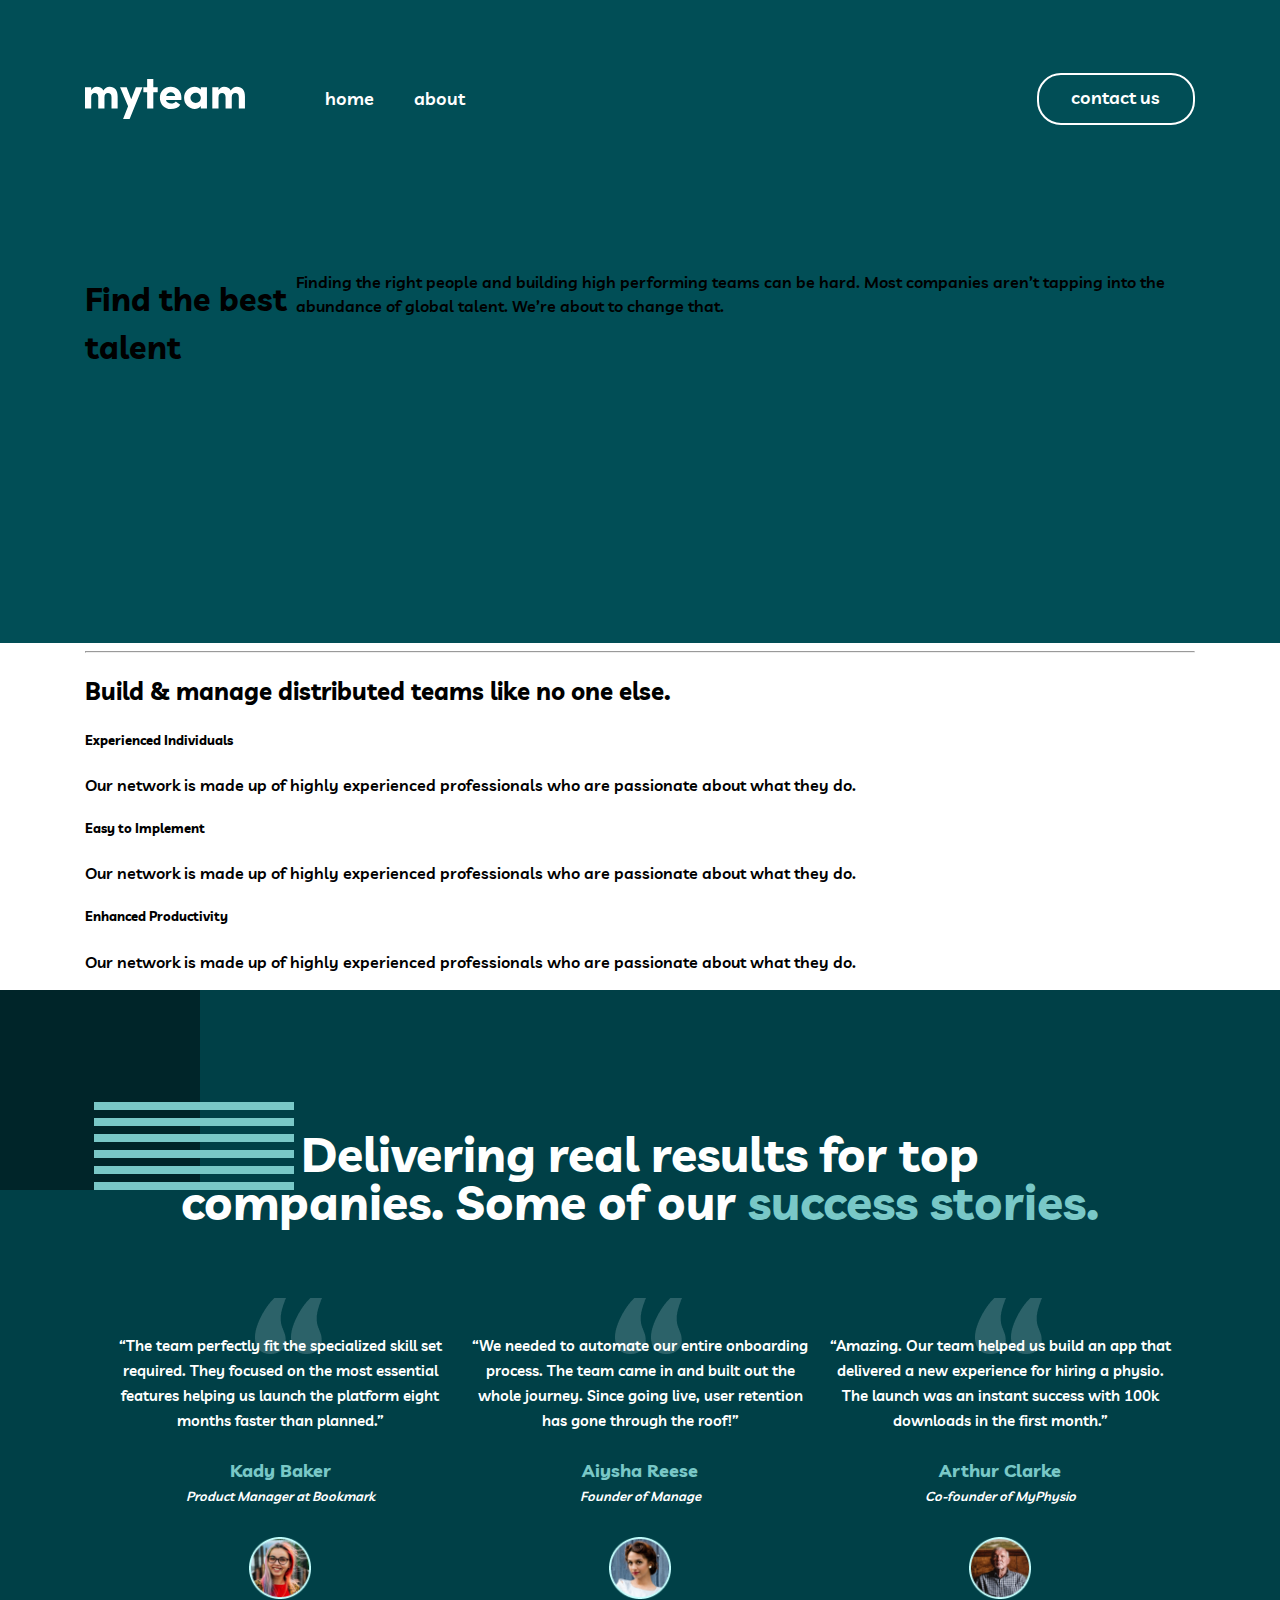
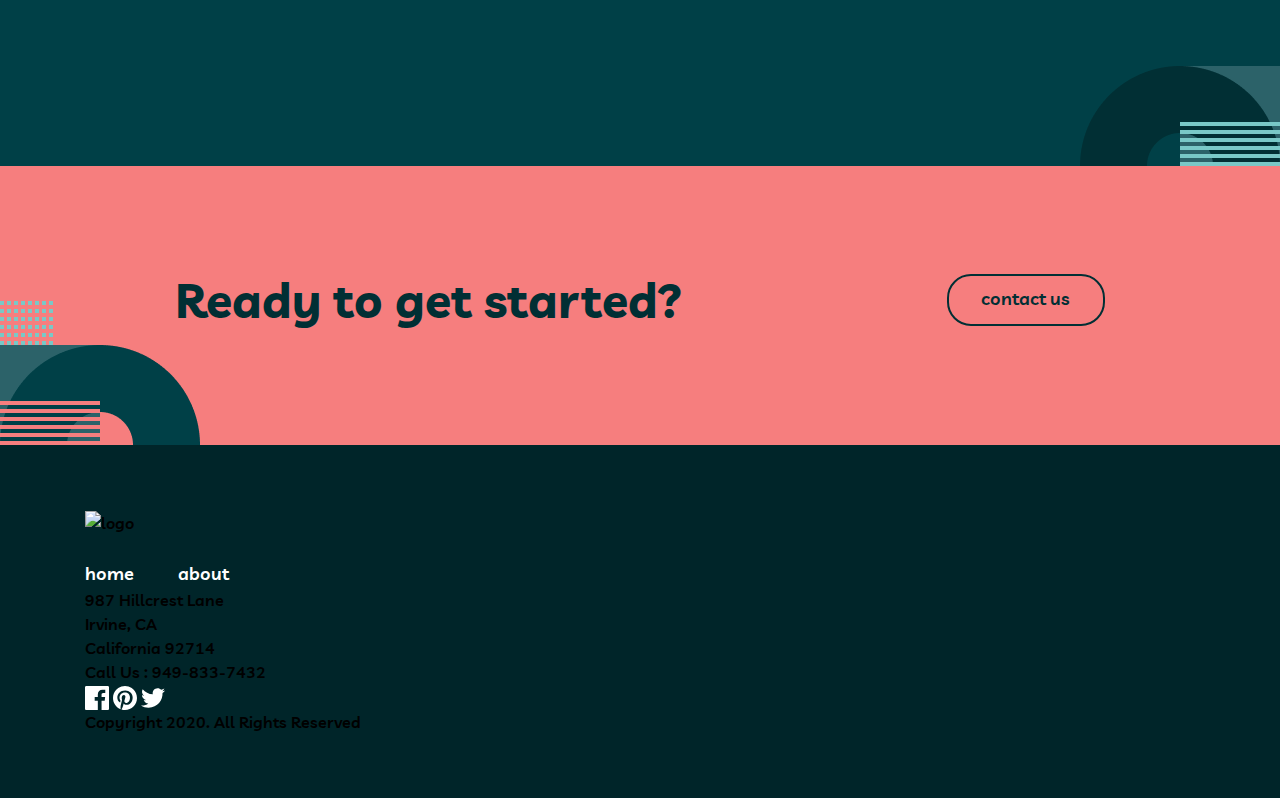
==== commit 23d4a677: "Footer end" ====
--- a/index.html
+++ b/index.html
@@ -1,5 +1,6 @@
 <!DOCTYPE html>
 <html lang="en">
+
 <head>
   <meta charset="UTF-8" />
   <meta http-equiv="X-UA-Compatible" content="IE=edge" />
@@ -7,6 +8,7 @@
   <link rel="stylesheet" href="./css/main.css" />
   <title>Myteam-eng zor jamoa</title>
 </head>
+
 <body>
   <!-- HEADER START -->
   <header class="site-header">
@@ -99,7 +101,8 @@
     <section class="site-result">
       <div class="container">
         <h3 class="site-result__title">
-          Delivering real results for top companies. Some of our <span class="site-result__title--span">success stories.</span>
+          Delivering real results for top companies. Some of our <span class="site-result__title--span">success
+            stories.</span>
         </h3>
         <div class="container">
           <ul class="site-result__list">
@@ -112,71 +115,151 @@
                 Kady Baker
               </p>
               <p class="site-result__item--username-job">
-                  <i> Product Manager at Bookmark</i>
-              </p>
-              <img  class="site-result__item--userimg"
-                    src="./images/result_user-kady.png" 
-                   srcset="./images/result_user-kady.png 1x , ./images/result_user-kady@2x.png 2x"
-                    alt="uers img"
-                    width="62"
-                    height="62">
+                <i> Product Manager at Bookmark</i>
+              </p>
+              <img class="site-result__item--userimg" src="./images/result_user-kady.png"
+                srcset="./images/result_user-kady.png 1x , ./images/result_user-kady@2x.png 2x" alt="uers img"
+                width="62" height="62">
             </li>
             <li class="site-result__item">
               <p class="site-result__item--text">
-                “We needed to automate our entire onboarding process. The team came in and built out the whole journey. Since going live, user retention has gone through the roof!”
+                “We needed to automate our entire onboarding process. The team came in and built out the whole journey.
+                Since going live, user retention has gone through the roof!”
               </p>
               <p class="site-result__item--username">
                 Aiysha Reese
               </p>
               <p class="site-result__item--username-job">
-                  <i> Founder of Manage</i>
-              </p>
-              <img  class="site-result__item--userimg"
-                    src="./images/result_user-aiysha.png" 
-                   srcset="./images/result_user-aiysha.png 1x , ./images/result_user-aiysha@2x.png 2x"
-                    alt="uers img"
-                    width="62"
-                    height="62">
+                <i> Founder of Manage</i>
+              </p>
+              <img class="site-result__item--userimg" src="./images/result_user-aiysha.png"
+                srcset="./images/result_user-aiysha.png 1x , ./images/result_user-aiysha@2x.png 2x" alt="uers img"
+                width="62" height="62">
             </li>
             <li class="site-result__item">
               <p class="site-result__item--text">
-                “Amazing. Our team helped us build an app that delivered a new experience for hiring a physio. The launch was an instant success with 100k downloads in the first month.”
+                “Amazing. Our team helped us build an app that delivered a new experience for hiring a physio. The
+                launch was an instant success with 100k downloads in the first month.”
               </p>
               <p class="site-result__item--username">
                 Arthur Clarke
               </p>
               <p class="site-result__item--username-job">
-                  <i> Co-founder of MyPhysio</i>
-              </p>
-              <img  class="site-result__item--userimg"
-                    src="./images/result_user-arthur.png" 
-                   srcset="./images/result_user-arthur.png 1x , ./images/result_user-arthur@2x.png 2x"
-                    alt="uers img"
-                    width="62"
-                    height="62">
+                <i> Co-founder of MyPhysio</i>
+              </p>
+              <img class="site-result__item--userimg" src="./images/result_user-arthur.png"
+                srcset="./images/result_user-arthur.png 1x , ./images/result_user-arthur@2x.png 2x" alt="uers img"
+                width="62" height="62">
             </li>
           </ul>
         </div>
       </div>
     </section>
     <!--RESULT SECTION END-->
-      <!-- READY SECTION START -->
-      <section class="ready-section">
-        <div class="container">
-          <div class="ready-section__wrapper">
-            <h2 class="ready-section__title">Ready to get started?</h2>
-            <button class="ready-section__btn">
-              contact us
-            </button>
-          </div>
-
-        </div>
-      </section>
-      <!-- READY SECTION END -->
+    <!-- READY SECTION START -->
+    <section class="ready-section">
+      <div class="container">
+        <div class="ready-section__wrapper">
+          <h2 class="ready-section__title">Ready to get started?</h2>
+          <button class="ready-section__btn">
+            contact us
+          </button>
+        </div>
+
+
+      </div>
+    </section>
+    <!-- READY SECTION END -->
   </main>
   <!-- MAIN  END-->
-  <!-- FOOTER -->
-  <footer></footer>
+  
+  <!-- SITE FOOTER START -->
+  <footer class="site-footer">
+    <div class="container">
+      <div class="site-footer__wrapper">
+        <ul class="site-footer__list">
+          <li class="site-footer__item">
+            <img class="site-footer__logo" src="./images/logo.svg" alt="logo">
+            <div class="site-footer__links">
+              <a class="site-footer__link" href="#">home</a>
+              <a class="site-footer__link link-about" href="#">about</a>
+            </div>
+          </li>
+          <li class="site-footer__item">
+            <p class="site-footer__adress">
+              987 Hillcrest Lane
+            </p>
+            <p class="site-footer__adress">
+              Irvine, CA
+            </p>
+            <p class="site-footer__adress">
+              California 92714
+            </p>
+            <p class="site-footer__adress">
+              Call Us : 949-833-7432
+            </p>
+          </li>
+          <li class="site-footer__item">
+            <div class="site-footer__logo--links">
+              <a class="site-footer__logo--link" href="#">
+                <img src="./images/icons/facebook.svg" alt="facebook">
+              </a>
+              <a class="site-footer__logo--link" href="#">
+                <img src="./images/icons/pinterest.svg" alt="pinterest">
+              </a>
+              <a class="site-footer__logo--link" href="#">
+                <img src="./images/icons/twitter.svg" alt="twitter">
+              </a>
+            </div>
+            <p class="site-footer__adress text-copyright">
+              Copyright 2020. All Rights Reserved
+            </p>
+          </li>
+        </ul>
+        <!-- Mobile start -->
+        <ul class="site-footer__list site-footer__mobile--list">
+          <li class="site-footer__item item-logo">
+            <img class="site-footer__logo" src="./images/logo.svg" alt="logo">
+            <div class="site-footer__links">
+              <a class="site-footer__link" href="#">home</a>
+              <a class="site-footer__link link-about" href="#">about</a>
+            </div>
+            <div class="site-footer__logo--links">
+              <a class="site-footer__logo--link" href="#">
+                <img src="./images/icons/facebook.svg" alt="facebook">
+              </a>
+              <a class="site-footer__logo--link" href="#">
+                <img src="./images/icons/pinterest.svg" alt="pinterest">
+              </a>
+              <a class="site-footer__logo--link" href="#">
+                <img src="./images/icons/twitter.svg" alt="twitter">
+              </a>
+            </div>
+          </li>
+
+          <li class="site-footer__item iteam-addres">
+            <p class="site-footer__adress">
+              987 Hillcrest Lane
+            </p>
+            <p class="site-footer__adress">
+              Irvine, CA
+            </p>
+            <p class="site-footer__adress">
+              California 92714
+            </p>
+            <p class="site-footer__adress">
+              Call Us : 949-833-7432
+            </p>
+            <p class="site-footer__adress text-copyright">
+              Copyright 2020. All Rights Reserved
+            </p>
+          </li>
+        </ul>
+        <!-- Mobile end -->
+      </div>
+    </div>
+  </footer>
+  <!-- SITE FOOTER END -->
 </body>
 
 </html>--- a/css/main.css
+++ b/css/main.css
@@ -347,6 +347,7 @@
   flex-direction: column;
   height: 100%;
   font-family: "Livvic", sans-serif;
+  font-weight: 600px;
   font-weight: 600;
   font-size: 16px;
   line-height: 1.5;
@@ -393,6 +394,26 @@
   text-decoration: none;
 }
 
+
+.main {
+  flex-grow: 1;
+}
+
+/********** FOOTER STYLES START **********/
+.site-footer {
+  width: 100%;
+  background-color: var(--footer-bg-color);
+}
+
+.site-footer__wrapper {
+  padding-top: 48px;
+  padding-bottom: 48px;
+}
+
+.site-footer__list {
+  list-style: none;
+  padding-left: 0;
+}
 .main-btn {
   padding: 9px 33px 11px 32px;
   font-size: 18px;
@@ -486,10 +507,62 @@
 }
 
 .hero-section__wrapper {
+
   display: flex;
   justify-content: space-between;
 }
 
+
+.site-footer__mobile--list {
+  display: none;
+}
+
+.site-footer__links {
+  margin-top: 25px;
+}
+
+@media only screen and (max-width: 900px) {
+  .site-footer__list {
+    display: none;
+  }
+  .site-footer__mobile--list {
+    display: flex;
+  }
+  .site-footer__links {
+    margin-top: 53px;
+  }
+}
+@media only screen and (max-width: 710px) {
+  .item-logo {
+    display: none;
+  }
+  .site-footer__list {
+    display: flex;
+    flex-direction: column;
+  }
+  .site-footer__wrapper {
+    text-align: center;
+  }
+  .site-footer__links {
+    margin-bottom: 24px;
+  }
+}
+.site-footer__link {
+  text-decoration: none;
+  font-weight: 600;
+  font-size: 18px;
+  line-height: 28px;
+  color: #FFFFFF;
+}
+
+.link-about {
+  margin-left: 40px;
+}
+
+.site-footer__adress {
+  margin: 0;
+  font-weight: 600;
+=======
 .hero-section__title {
   margin: 0;
   width: 600px;
@@ -713,10 +786,55 @@
 .site-info__end--subtitle {
   width: 445px;
   margin: 0px;
+>>>>>>> main
   font-size: 15px;
   line-height: 25px;
   color: #FFFFFF;
   mix-blend-mode: normal;
+<<<<<<< HEAD
+  opacity: 0.6;
+}
+
+.site-footer__logo--links {
+  display: flex;
+  margin-left: 150px;
+  gap: 16px;
+}
+
+.text-copyright {
+  margin-top: 51px;
+}
+
+@media only screen and (max-width: 900px) {
+  .iteam-addres {
+    text-align: right;
+  }
+  .site-footer__logo--links {
+    margin-top: 33px;
+    margin-left: 0;
+  }
+  .text-copyright {
+    margin-top: 34px;
+  }
+}
+@media only screen and (max-width: 710px) {
+  .iteam-addres {
+    display: none;
+  }
+  .site-footer__logo--links {
+    display: flex;
+    justify-content: center;
+    margin: 0;
+    margin-top: 40px;
+    text-align: center;
+    gap: 16px;
+  }
+  .text-copyright {
+    margin-top: 16px;
+  }
+}
+/********** FOOTER STYLES END **********//*# sourceMappingURL=main.css.map */
+=======
   opacity: 0.8;
 }
 
@@ -1121,3 +1239,4 @@
   }
 }
 /********** READY SECTION SYTLES END *********//*# sourceMappingURL=main.css.map */
+
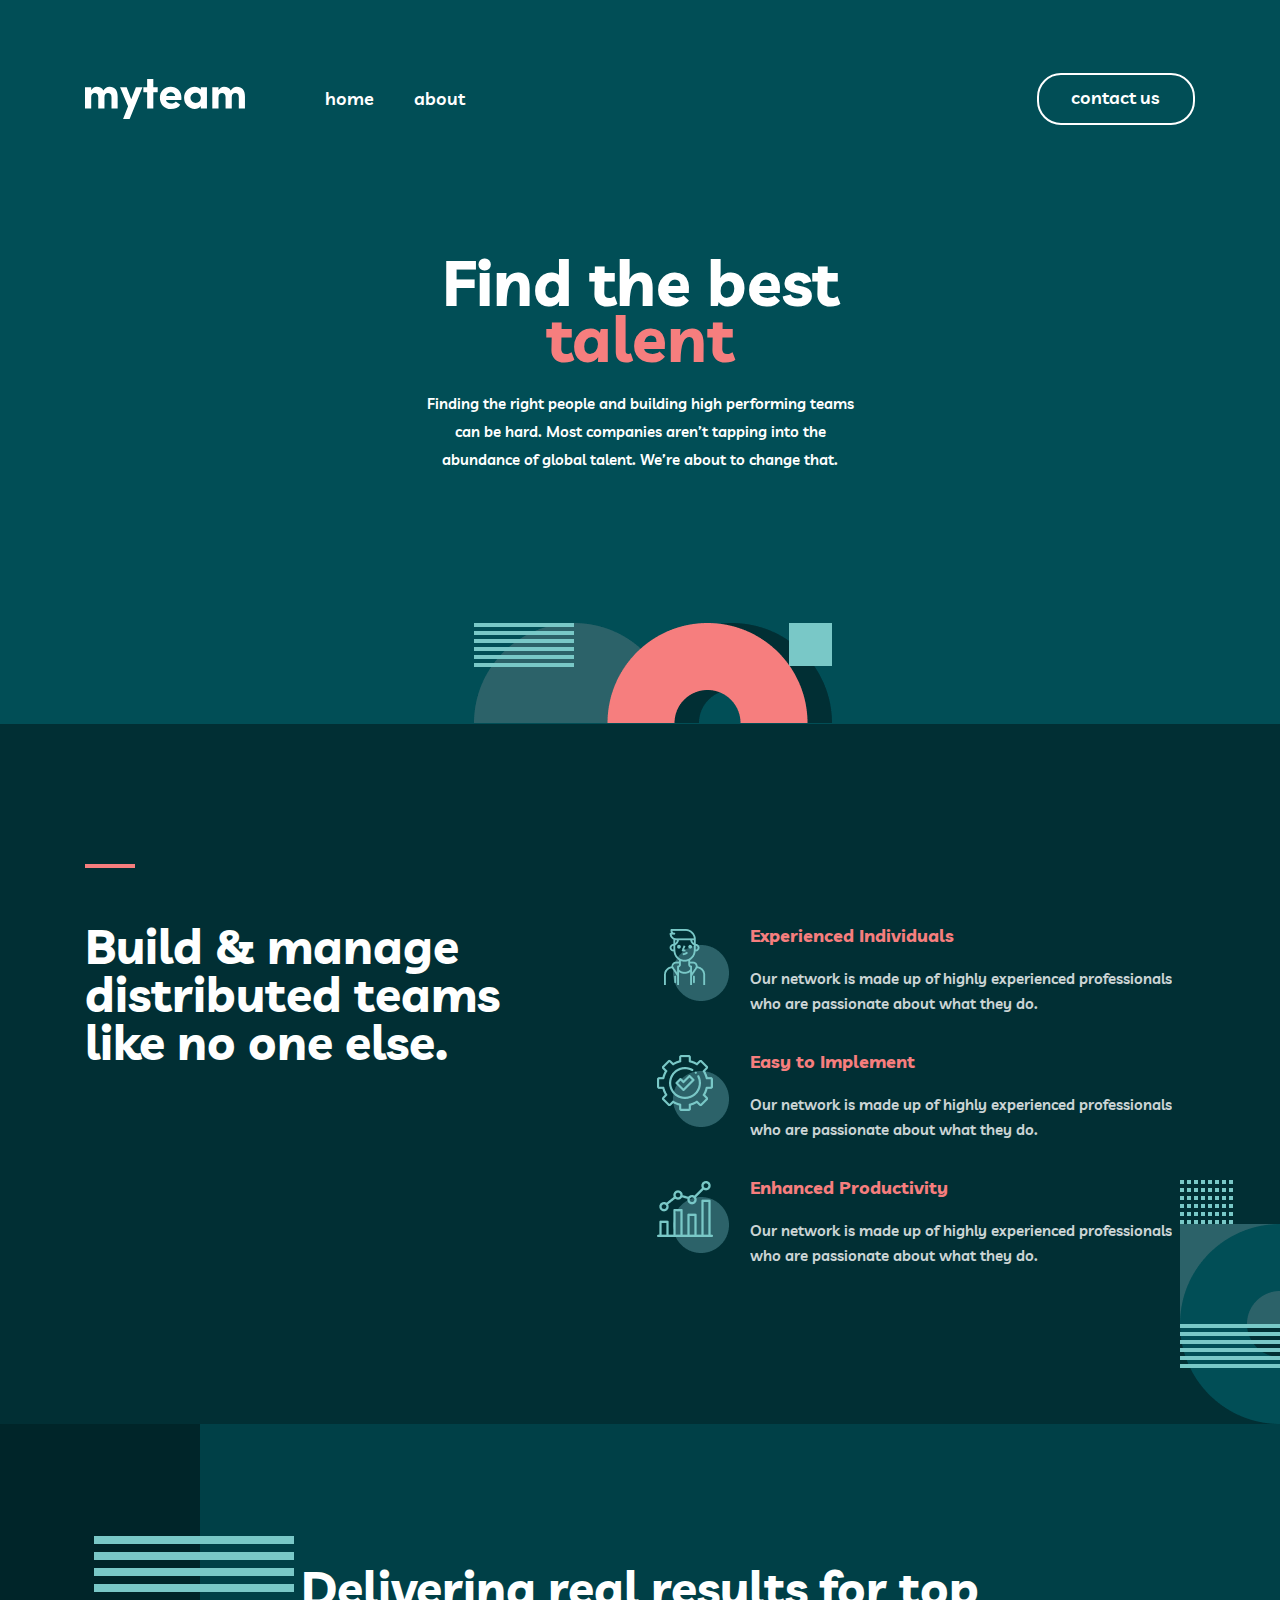
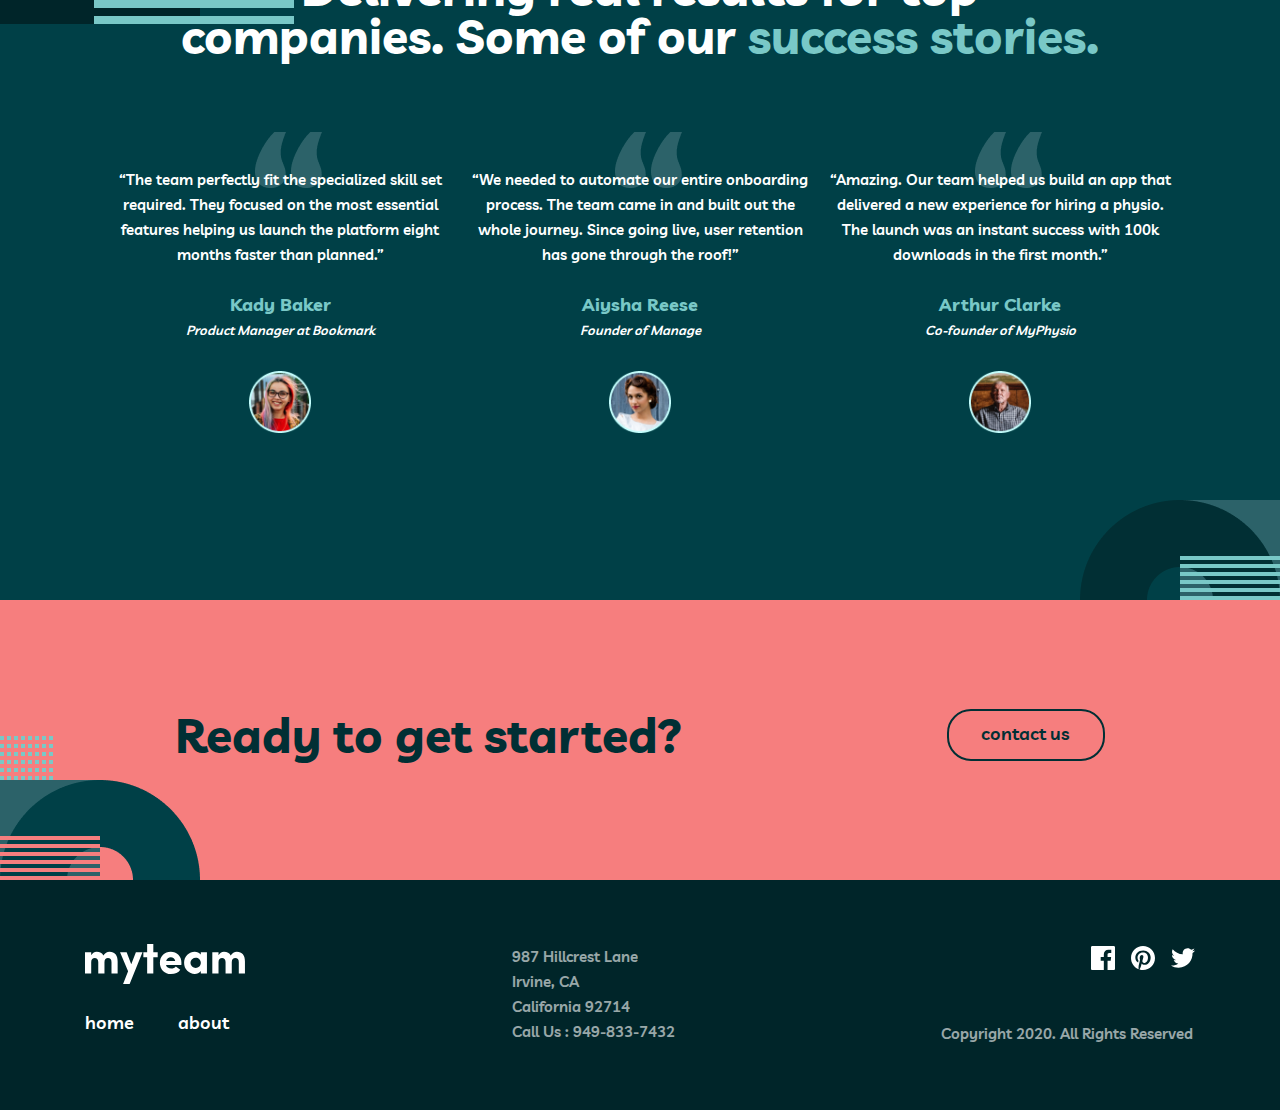
==== commit 27257c74: "about hero finished" ====
--- a/index.html
+++ b/index.html
@@ -28,7 +28,7 @@
               <a class="site-header__item--link" href="./index.html">home</a>
             </li>
             <li class="site-header__item">
-              <a class="site-header__item--link" href="./index.html">about</a>
+              <a class="site-header__item--link" href="./about.html">about</a>
             </li>
           </ul>
         </div>
--- a/css/main.css
+++ b/css/main.css
@@ -347,7 +347,6 @@
   flex-direction: column;
   height: 100%;
   font-family: "Livvic", sans-serif;
-  font-weight: 600px;
   font-weight: 600;
   font-size: 16px;
   line-height: 1.5;
@@ -394,26 +393,6 @@
   text-decoration: none;
 }
 
-
-.main {
-  flex-grow: 1;
-}
-
-/********** FOOTER STYLES START **********/
-.site-footer {
-  width: 100%;
-  background-color: var(--footer-bg-color);
-}
-
-.site-footer__wrapper {
-  padding-top: 48px;
-  padding-bottom: 48px;
-}
-
-.site-footer__list {
-  list-style: none;
-  padding-left: 0;
-}
 .main-btn {
   padding: 9px 33px 11px 32px;
   font-size: 18px;
@@ -498,7 +477,74 @@
   flex-grow: 1;
 }
 
-
+/********** READY SECTION SYTLES START *********/
+.ready-section {
+  width: 100%;
+  background-color: var(--ready-bg--color);
+  background-image: url("/images/ready-bg-img.png");
+  background-repeat: no-repeat;
+  background-position: bottom left;
+}
+
+@media only screen and (-webkit-min-device-pixel-ratio: 2), only screen and (min-device-pixel-ratio: 2), only screen and (min-resolution: 192dpi), only screen and (min-resolution: 2dppx) {
+  .ready-section {
+    background-image: url("/images/ready-bg-img@2x.png");
+  }
+}
+.ready-section__wrapper {
+  padding-top: 76px;
+  padding-bottom: 86px;
+  padding-left: 90px;
+  padding-right: 90px;
+  display: flex;
+  justify-content: space-between;
+  align-items: center;
+}
+
+.ready-section__title {
+  font-weight: 700;
+  font-size: 48px;
+  line-height: 38px;
+  color: var(--build-bg--color);
+}
+
+.ready-section__btn {
+  padding: 9px 33px 11px 32px;
+  border: 2px solid var(--build-bg--color);
+  border-radius: 24px;
+  background-color: transparent;
+  font-weight: 600;
+  font-size: 18px;
+  line-height: 28px;
+  white-space: nowrap;
+  color: var(--build-bg--color);
+}
+
+.ready-section__btn:hover {
+  background-color: #fff;
+}
+
+@media only screen and (max-width: 900px) {
+  .ready-section {
+    background-size: 220px;
+  }
+  .ready-section__title {
+    width: 100%;
+    font-size: 32px;
+    line-height: 32px;
+  }
+}
+@media only screen and (max-width: 710px) {
+  .ready-section__wrapper {
+    padding-top: 84px;
+    padding-bottom: 84px;
+    display: flex;
+    flex-direction: column;
+    gap: 24px;
+    text-align: center;
+  }
+}
+/********** READY SECTION SYTLES END *********/
 .hero-section {
   position: relative;
   padding-top: 56px;
@@ -507,62 +553,10 @@
 }
 
 .hero-section__wrapper {
-
   display: flex;
   justify-content: space-between;
 }
 
-
-.site-footer__mobile--list {
-  display: none;
-}
-
-.site-footer__links {
-  margin-top: 25px;
-}
-
-@media only screen and (max-width: 900px) {
-  .site-footer__list {
-    display: none;
-  }
-  .site-footer__mobile--list {
-    display: flex;
-  }
-  .site-footer__links {
-    margin-top: 53px;
-  }
-}
-@media only screen and (max-width: 710px) {
-  .item-logo {
-    display: none;
-  }
-  .site-footer__list {
-    display: flex;
-    flex-direction: column;
-  }
-  .site-footer__wrapper {
-    text-align: center;
-  }
-  .site-footer__links {
-    margin-bottom: 24px;
-  }
-}
-.site-footer__link {
-  text-decoration: none;
-  font-weight: 600;
-  font-size: 18px;
-  line-height: 28px;
-  color: #FFFFFF;
-}
-
-.link-about {
-  margin-left: 40px;
-}
-
-.site-footer__adress {
-  margin: 0;
-  font-weight: 600;
-=======
 .hero-section__title {
   margin: 0;
   width: 600px;
@@ -786,55 +780,10 @@
 .site-info__end--subtitle {
   width: 445px;
   margin: 0px;
->>>>>>> main
   font-size: 15px;
   line-height: 25px;
   color: #FFFFFF;
   mix-blend-mode: normal;
-<<<<<<< HEAD
-  opacity: 0.6;
-}
-
-.site-footer__logo--links {
-  display: flex;
-  margin-left: 150px;
-  gap: 16px;
-}
-
-.text-copyright {
-  margin-top: 51px;
-}
-
-@media only screen and (max-width: 900px) {
-  .iteam-addres {
-    text-align: right;
-  }
-  .site-footer__logo--links {
-    margin-top: 33px;
-    margin-left: 0;
-  }
-  .text-copyright {
-    margin-top: 34px;
-  }
-}
-@media only screen and (max-width: 710px) {
-  .iteam-addres {
-    display: none;
-  }
-  .site-footer__logo--links {
-    display: flex;
-    justify-content: center;
-    margin: 0;
-    margin-top: 40px;
-    text-align: center;
-    gap: 16px;
-  }
-  .text-copyright {
-    margin-top: 16px;
-  }
-}
-/********** FOOTER STYLES END **********//*# sourceMappingURL=main.css.map */
-=======
   opacity: 0.8;
 }
 
@@ -1170,73 +1119,232 @@
     left: 130px;
     z-index: -1;
   }
-}/*# sourceMappingURL=main.css.map */
-/********** READY SECTION SYTLES START *********/
-.ready-section {
+}
+/********** FOOTER STYLES START **********/
+.site-footer {
   width: 100%;
-  background-color: var(--ready-bg--color);
-  background-image: url("/images/ready-bg-img.png");
-  background-repeat: no-repeat;
-  background-position: bottom left;
-}
-
-@media only screen and (-webkit-min-device-pixel-ratio: 2), only screen and (min-device-pixel-ratio: 2), only screen and (min-resolution: 192dpi), only screen and (min-resolution: 2dppx) {
-  .ready-section {
-    background-image: url("/images/ready-bg-img@2x.png");
-  }
-}
-.ready-section__wrapper {
-  padding-top: 76px;
-  padding-bottom: 86px;
-  padding-left: 90px;
-  padding-right: 90px;
+  background-color: var(--footer-bg-color);
+}
+
+.site-footer__wrapper {
+  padding-top: 48px;
+  padding-bottom: 48px;
+}
+
+.site-footer__list {
+  list-style: none;
+  padding-left: 0;
   display: flex;
   justify-content: space-between;
-  align-items: center;
-}
-
-.ready-section__title {
-  font-weight: 700;
-  font-size: 48px;
-  line-height: 38px;
-  color: var(--build-bg--color);
-}
-
-.ready-section__btn {
-  padding: 9px 33px 11px 32px;
-  border: 2px solid var(--build-bg--color);
-  border-radius: 24px;
-  background-color: transparent;
+}
+
+.site-footer__mobile--list {
+  display: none;
+}
+
+.site-footer__links {
+  margin-top: 25px;
+}
+
+@media only screen and (max-width: 900px) {
+  .site-footer__list {
+    display: none;
+  }
+  .site-footer__mobile--list {
+    display: flex;
+  }
+  .site-footer__links {
+    margin-top: 53px;
+  }
+}
+@media only screen and (max-width: 710px) {
+  .item-logo {
+    display: none;
+  }
+  .site-footer__list {
+    display: flex;
+    flex-direction: column;
+  }
+  .site-footer__wrapper {
+    text-align: center;
+  }
+  .site-footer__links {
+    margin-bottom: 24px;
+  }
+}
+.site-footer__link {
+  text-decoration: none;
   font-weight: 600;
   font-size: 18px;
   line-height: 28px;
-  white-space: nowrap;
-  color: var(--build-bg--color);
-}
-
-.ready-section__btn:hover {
-  background-color: #fff;
+  color: #FFFFFF;
+}
+
+.link-about {
+  margin-left: 40px;
+}
+
+.site-footer__adress {
+  margin: 0;
+  font-weight: 600;
+  font-size: 15px;
+  line-height: 25px;
+  color: #FFFFFF;
+  mix-blend-mode: normal;
+  opacity: 0.6;
+}
+
+.site-footer__logo--links {
+  display: flex;
+  margin-left: 150px;
+  gap: 16px;
+}
+
+.text-copyright {
+  margin-top: 51px;
 }
 
 @media only screen and (max-width: 900px) {
-  .ready-section {
-    background-size: 220px;
-  }
-  .ready-section__title {
-    width: 100%;
-    font-size: 32px;
-    line-height: 32px;
+  .iteam-addres {
+    text-align: right;
+  }
+  .site-footer__logo--links {
+    margin-top: 33px;
+    margin-left: 0;
+  }
+  .text-copyright {
+    margin-top: 34px;
   }
 }
 @media only screen and (max-width: 710px) {
-  .ready-section__wrapper {
-    padding-top: 84px;
-    padding-bottom: 84px;
+  .iteam-addres {
+    display: none;
+  }
+  .site-footer__logo--links {
+    display: flex;
+    justify-content: center;
+    margin: 0;
+    margin-top: 40px;
+    text-align: center;
+    gap: 16px;
+  }
+  .text-copyright {
+    margin-top: 16px;
+  }
+}
+/********** FOOTER STYLES END **********/
+.about-hero {
+  background-color: #014E56;
+  padding-bottom: 120px;
+  position: relative;
+}
+
+.about-hero__wrapper {
+  display: flex;
+  justify-content: space-between;
+}
+
+.about-hero__title {
+  margin: 0px;
+  font-weight: 700;
+  font-size: 64px;
+  line-height: 100px;
+  color: #FFFFFF;
+}
+
+.about-hero__end::after {
+  width: 100px;
+  height: 244px;
+  content: url("../../images/hero_disk-red.png");
+  position: absolute;
+  right: calc(50% - 768px);
+  bottom: -45px;
+}
+
+.about-hero__end--hr {
+  margin: 0px;
+  width: 50px;
+  height: 4px;
+  background-color: #F67E7E;
+  border: none;
+  margin-bottom: 54px;
+}
+
+.about-hero__end--text {
+  margin: 0px;
+  width: 730px;
+  font-size: 18px;
+  line-height: 28px;
+  color: #FFFFFF;
+}
+
+@media (max-width: 768px) {
+  .about-hero {
+    background-color: #014E56;
+    padding-bottom: 120px;
+    position: relative;
+  }
+  .about-hero__wrapper {
     display: flex;
     flex-direction: column;
-    gap: 24px;
+    justify-content: space-between;
+    align-items: center;
     text-align: center;
   }
-}
-/********** READY SECTION SYTLES END *********//*# sourceMappingURL=main.css.map */
-
+  .about-hero__title {
+    margin: 0px;
+    margin: 0 auto;
+    text-align: center;
+    font-weight: 700;
+    font-size: 64px;
+    line-height: 100px;
+    color: #FFFFFF;
+  }
+  .about-hero__end::after {
+    width: 100px;
+    height: 244px;
+    content: url("../../images/hero_disk-red.png");
+    position: absolute;
+    right: calc(50% - 385px);
+    bottom: -45px;
+  }
+  .about-hero__end--hr {
+    display: none;
+  }
+  .about-hero__end--text {
+    margin: 0px;
+    text-align: center;
+    width: 457px;
+    font-size: 15px;
+    line-height: 28px;
+    text-align: center;
+    color: #FFFFFF;
+  }
+}
+@media (max-width: 375px) {
+  .about-hero__wrapper {
+    display: flex;
+    justify-content: space-between;
+    flex-direction: column;
+  }
+  .about-hero__end::after {
+    width: 100px;
+    height: 244px;
+    content: url("../../images/hero-mobile.png");
+    position: absolute;
+    right: calc(50% - 186px);
+    bottom: -145px;
+  }
+  .about-hero__end--hr {
+    display: none;
+  }
+  .about-hero__end--text {
+    margin: 0px;
+    width: 327px;
+    font-size: 15px;
+    line-height: 28px;
+    /* or 187% */
+    text-align: center;
+    color: #FFFFFF;
+  }
+}/*# sourceMappingURL=main.css.map */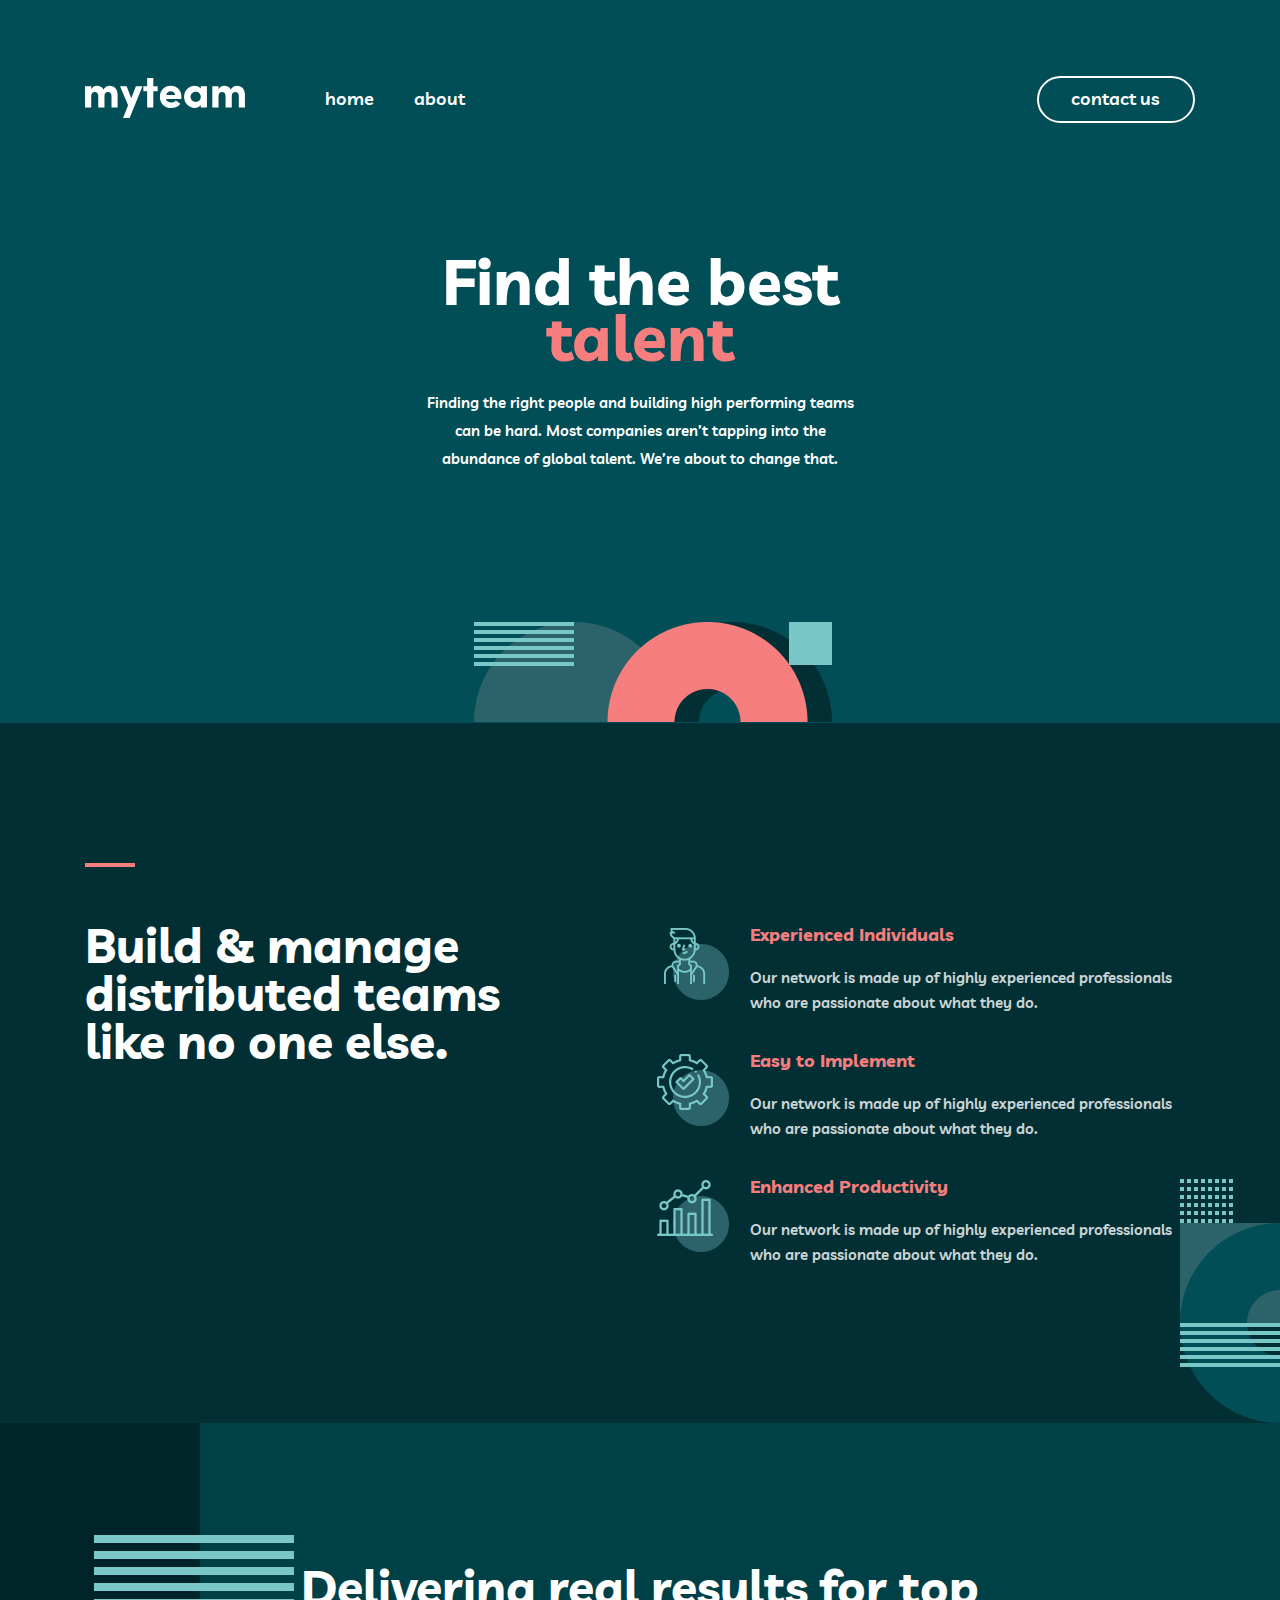
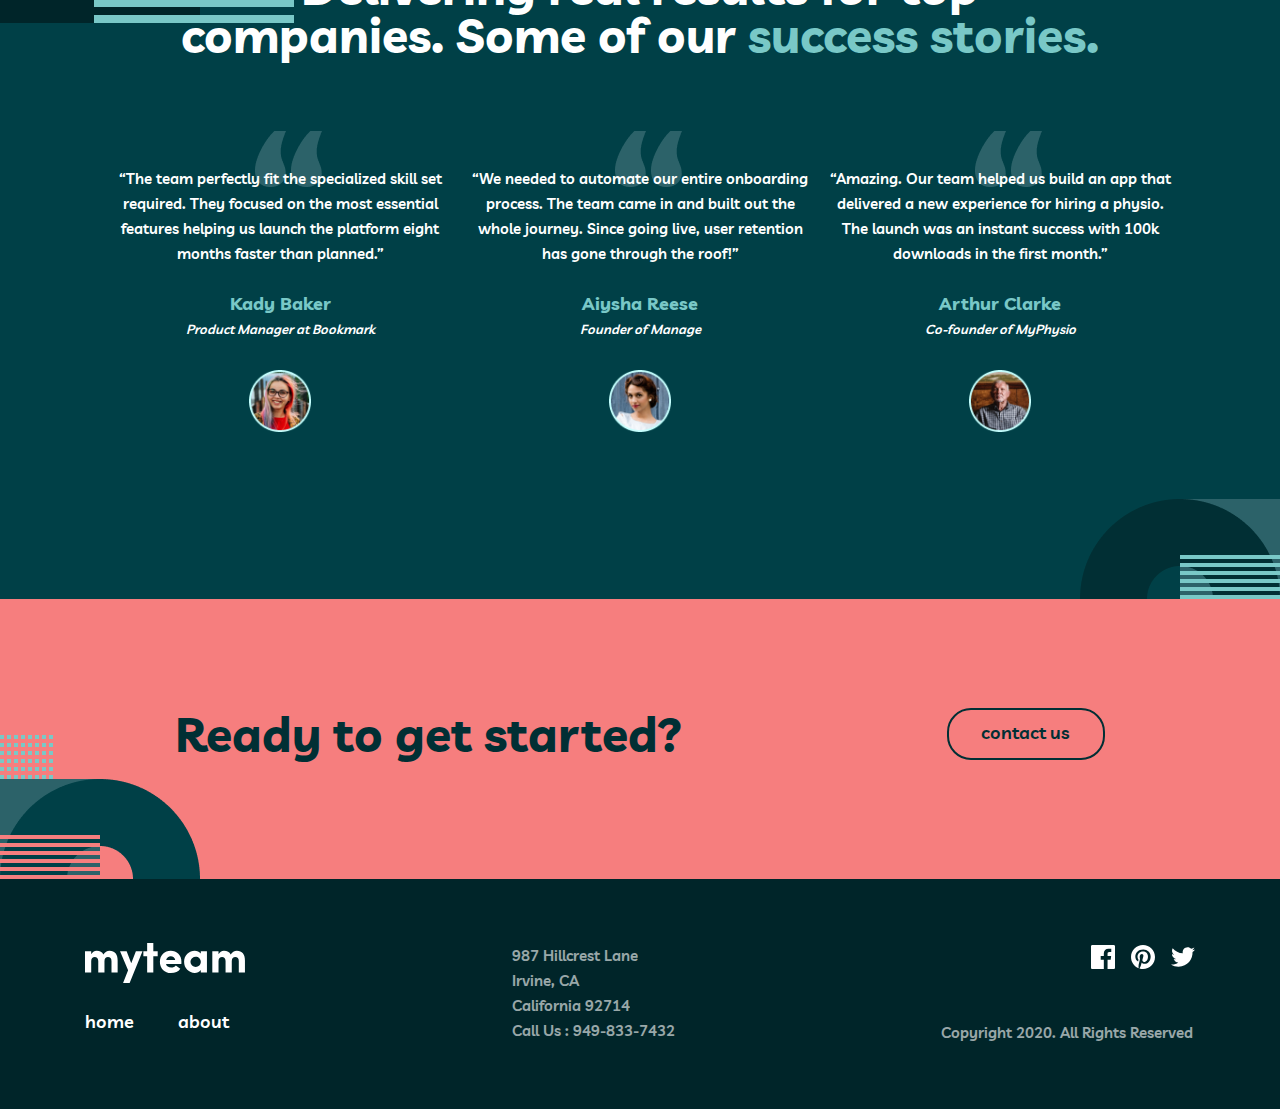
==== commit 89d043ee: "Directors finished" ====
--- a/index.html
+++ b/index.html
@@ -34,9 +34,9 @@
         </div>
         <div class="burger"></div>
         <div class="site-header__end">
-          <button class="main-btn" type="button">
+          <a class="main-btn" href="./contact-us.html">
             contact us
-          </button>
+          </a>
         </div>
       </div>
     </div>
--- a/css/main.css
+++ b/css/main.css
@@ -4,6 +4,8 @@
   --build-bg--color:#012F34;
   --ready-bg--color:#F67E7E;
   --footer-bg-color:#002529;
+  --directors-bg-color:#004047;
+  --directors-title-color:#79C8C7;
 }
 
 /*! normalize.css v8.0.1 | MIT License | github.com/necolas/normalize.css */
@@ -403,6 +405,7 @@
   border-radius: 24px;
 }
 
+/********** HEADER STYLES START **********/
 .site-header {
   padding: 73px 0;
   background-color: var(--hero-bg-color);
@@ -460,6 +463,7 @@
   content: "";
 }
 
+/********** HEADER STYLES END **********/
 /***** HEADER-MOBILE START *****/
 @media (max-width: 665px) {
   .burger {
@@ -545,6 +549,7 @@
   }
 }
 /********** READY SECTION SYTLES END *********/
+/********** HERO STYLES START **********/
 .hero-section {
   position: relative;
   padding-top: 56px;
@@ -605,14 +610,6 @@
   content: "";
 }
 
-@media only screen and (-webkit-min-device-pixel-ratio: 2), only screen and (min-device-pixel-ratio: 2), only screen and (min-resolution: 192dpi), only screen and (min-resolution: 2dppx) {
-  .hero-section__title::before {
-    background-image: url("../../images/disk-left@2x.png");
-  }
-  .hero-section__text::after {
-    background-image: url("../../images/disk-bottom@2x.png");
-  }
-}
 .hero-section__title::after {
   position: absolute;
   right: 606px;
@@ -626,6 +623,16 @@
   content: "";
 }
 
+@media only screen and (-webkit-min-device-pixel-ratio: 2), only screen and (min-device-pixel-ratio: 2), only screen and (min-resolution: 192dpi), only screen and (min-resolution: 2dppx) {
+  .hero-section__title::before {
+    background-image: url("../../images/disk-left@2x.png");
+  }
+  .hero-section__text::after {
+    background-image: url("../../images/disk-bottom@2x.png");
+  }
+}
+/********** HERO STYLES END **********/
+/********** HERO STYLES MOBILE START **********/
 @media (max-width: 1311px) {
   .hero-section__wrapper {
     display: flex;
@@ -686,6 +693,7 @@
     right: 4%;
   }
 }
+/********** HERO STYLES MOBILE END **********/
 .site-info__wrapper {
   display: flex;
   justify-content: space-between;
@@ -1120,6 +1128,619 @@
     z-index: -1;
   }
 }
+/********** DIRECTORS STYLES START **********/
+.site-directors {
+  position: relative;
+  padding: 140px 0 64px 0;
+  background-color: var(--directors-bg-color);
+  color: var(--main-text-color);
+}
+
+.site-directors__wrapper {
+  text-align: center;
+}
+
+.site-directors__title {
+  margin: 0 0 64px 0;
+  font-weight: 700;
+  font-size: 48px;
+  line-height: 48px;
+}
+
+.site-directors__list {
+  display: flex;
+  flex-wrap: wrap;
+  justify-content: space-between;
+  align-items: center;
+}
+
+.site-directors__item {
+  position: relative;
+  width: 350px;
+  margin-bottom: 76px;
+  padding: 35px 24px 56px 24px;
+  background-color: var(--build-bg--color);
+}
+
+.site-directors__item--title {
+  margin-top: 13px;
+  margin-bottom: 0;
+  font-weight: 700;
+  font-size: 18px;
+  line-height: 28px;
+  color: var(--directors-title-color);
+}
+
+.title-last {
+  margin-top: 0;
+}
+
+.site-directors__item--text {
+  width: 302px;
+  font-size: 15px;
+  line-height: 25px;
+}
+
+.site-directors__item--btn {
+  position: absolute;
+  width: 56px;
+  height: 56px;
+  right: 146px;
+  bottom: -11%;
+  margin: 0;
+  padding: 20px;
+  font-size: 24px;
+  color: var(--build-bg--color);
+  background-color: #F67E7E;
+  background-image: url("../../images/icons/plus.svg");
+  background-repeat: no-repeat;
+  background-position: center center;
+  border-radius: 50%;
+  border: none;
+}
+
+.item-last {
+  background-image: url("../../images/icons/eks.svg");
+  background-color: var(--directors-title-color);
+}
+
+.site-directors__item--desc {
+  width: 254px;
+  margin: 8px 0 18px 0;
+  padding-left: 24px;
+  font-size: 15px;
+  line-height: 25px;
+}
+
+.site-directors__link {
+  margin-right: 16px;
+}
+
+.site-directors__link--img {
+  margin-bottom: 10px;
+}
+
+.site-directors__wrapper::before {
+  position: absolute;
+  width: 200px;
+  height: 200px;
+  left: 0;
+  top: 0;
+  background-image: url("../../images/about-img.png");
+  background-repeat: no-repeat;
+  background-size: contain;
+  content: "";
+}
+
+.item-mobile {
+  display: none;
+}
+
+.site-directors__wrapper::after {
+  position: absolute;
+  width: 147px;
+  height: 100px;
+  right: 0;
+  bottom: 0;
+  background-image: url("../../images/directors-bg-right.png");
+  background-repeat: no-repeat;
+  background-size: contain;
+  content: "";
+}
+
+@media only screen and (-webkit-min-device-pixel-ratio: 2), only screen and (min-device-pixel-ratio: 2), only screen and (min-resolution: 192dpi), only screen and (min-resolution: 2dppx) {
+  .site-directors__wrapper::before {
+    background-image: url("../../images/about-img@2x.png");
+  }
+  .site-directors__wrapper::after {
+    background-image: url("../../images/directors-bg-right@2x.png");
+  }
+}
+/********** DIRECTORS STYLES END **********/
+/********** DIRECTORS STYLES TABLET START **********/
+@media (max-width: 768px) {
+  .site-directors__item {
+    width: 281px;
+  }
+  .site-directors__title {
+    font-size: 32px;
+    line-height: 32px;
+  }
+  .site-directors__item--btn {
+    right: 116px;
+  }
+  .item-tablet {
+    display: none;
+  }
+  .item-mobile {
+    display: inline;
+  }
+}
+/********** DIRECTORS STYLES TABLET END **********/
+/********** DIRECTORS STYLES MOBILE START **********/
+@media (max-width: 601px) {
+  .site-directors__wrapper::before {
+    top: -70px;
+    z-index: 0;
+  }
+  .site-directors__title {
+    font-size: 32px;
+    line-height: 32px;
+  }
+  .site-directors__item {
+    width: 327px;
+  }
+  .item-tablet {
+    display: inline;
+  }
+  .item-mobile {
+    display: none;
+  }
+  .site-directors__list {
+    display: flex;
+    flex-direction: column;
+    align-items: center;
+    text-align: center;
+  }
+  .site-directors__item--btn {
+    right: 138px;
+  }
+}
+/********** DIRECTORS STYLES MOBILE END **********/
+/********** CONTACT US STYLES START ********/
+.contact-section {
+  background-color: var(--hero-bg-color);
+  background-image: url("/images/about-img.png"), url("/images/about-img1.png");
+  background-size: 100px;
+  background-repeat: no-repeat;
+  background-position: top left, bottom right;
+}
+
+@media only screen and (-webkit-min-device-pixel-ratio: 2), only screen and (min-device-pixel-ratio: 2), only screen and (min-resolution: 192dpi), only screen and (min-resolution: 2dppx) {
+  .contact-section {
+    background-image: url("/images/about-img@2x.png"), url("/images/about-img1@2x.png");
+  }
+}
+.contact-section__wrapper {
+  padding: 47px 0 120px 0;
+  display: flex;
+  justify-content: space-between;
+  align-items: center;
+}
+
+.contact-section__title {
+  margin-top: 0;
+  margin-bottom: 16px;
+  font-weight: 700;
+  font-size: 64px;
+  line-height: 100px;
+  color: var(--main-text-color);
+}
+
+.contact-section__subtitle {
+  margin-top: 0;
+  margin-bottom: 32px;
+  font-weight: 700;
+  font-size: 32px;
+  line-height: 48px;
+  color: var(--ready-bg--color);
+}
+
+.contact-section__item {
+  margin-bottom: 24px;
+  display: flex;
+  align-items: center;
+}
+
+.contact-section__text {
+  width: 100%;
+  margin: 0;
+  margin-left: 23px;
+  font-weight: 700;
+  font-size: 18px;
+  line-height: 28px;
+  color: var(--main-text-color);
+}
+
+.contact-section__item::before {
+  width: 72px;
+  height: 72px;
+}
+
+.contact-section__item:nth-child(1)::before {
+  content: url(/images/icons/info_smallperson.png);
+}
+
+@media only screen and (-webkit-min-device-pixel-ratio: 2), only screen and (min-device-pixel-ratio: 2), only screen and (min-resolution: 192dpi), only screen and (min-resolution: 2dppx) {
+  .contact-section__item::before {
+    content: url("../../images/icons/info_smallperson@2x.png");
+  }
+}
+.contact-section__item:nth-child(2)::before {
+  content: url(/images/icons/info_setting_icon.png);
+}
+
+@media only screen and (-webkit-min-device-pixel-ratio: 2), only screen and (min-device-pixel-ratio: 2), only screen and (min-resolution: 192dpi), only screen and (min-resolution: 2dppx) {
+  .contact-section__item::before {
+    content: url(/images/icons/info_setting_icon.png);
+  }
+}
+.contact-section__item:nth-child(3)::before {
+  content: url(/images/icons/info_icon_stat.png);
+}
+
+@media only screen and (-webkit-min-device-pixel-ratio: 2), only screen and (min-device-pixel-ratio: 2), only screen and (min-resolution: 192dpi), only screen and (min-resolution: 2dppx) {
+  .contact-section__item::before {
+    content: url("../../images/icons/info_icon_stat@2x.png");
+  }
+}
+.contact-section__item::before:nth-child(2) {
+  content: url(/images/icons/);
+}
+
+.contact-section__end--item {
+  width: 100%;
+  margin-bottom: 24px;
+}
+
+.contact-section__form--text {
+  font-weight: 600;
+  font-size: 15px;
+  line-height: 25px;
+  letter-spacing: -0.115385px;
+  color: var(--main-text-color);
+  mix-blend-mode: normal;
+  opacity: 0.6;
+}
+
+.contact-section__form--name {
+  width: 524px;
+  border: none;
+  border-bottom: 1px solid var(--main-text-color);
+  background-color: transparent;
+  transition: all 0.3s;
+}
+
+.contact-section__form--name:hover {
+  border-bottom: 1px solid var(--ready-bg--color);
+}
+
+.contect-section__btn {
+  margin-top: 24px;
+  padding: 9px 32px 11px 32px;
+  background-color: var(--main-text-color);
+  border: 2px solid var(--main-text-color);
+  border-radius: 24px;
+  font-weight: 600;
+  font-size: 18px;
+  line-height: 28px;
+  color: #004047;
+}
+
+@media only screen and (max-width: 900px) {
+  .contact-section__wrapper {
+    display: flex;
+    flex-direction: column;
+  }
+  .contact-section__title {
+    font-size: 64px;
+    line-height: 56px;
+  }
+  .contact-section__subtitle {
+    font-size: 32px;
+    line-height: 48px;
+  }
+  .contact-section__start {
+    text-align: center;
+  }
+}
+@media only screen and (max-width: 710px) {
+  .contact-section {
+    background-image: url("/images/About-mobile-img.png");
+    background-repeat: no-repeat;
+    background-position: bottom right;
+  }
+}
+@media only screen and (max-width: 710px) and (-webkit-min-device-pixel-ratio: 2), only screen and (max-width: 710px) and (min-device-pixel-ratio: 2), only screen and (max-width: 710px) and (min-resolution: 192dpi), only screen and (max-width: 710px) and (min-resolution: 2dppx) {
+  .contact-section {
+    background-image: url("/images/About-mobile-img@2x.png");
+  }
+}
+@media only screen and (max-width: 710px) {
+  .contact-section__title {
+    font-size: 40px;
+    line-height: 40px;
+  }
+}
+@media only screen and (max-width: 710px) {
+  .contact-section__subtitle {
+    font-size: 32px;
+    line-height: 48px;
+  }
+}
+@media only screen and (max-width: 710px) {
+  .contact-section__end--item {
+    width: 100%;
+  }
+}
+@media only screen and (max-width: 710px) {
+  .contact-section__form--name {
+    width: 325px;
+  }
+}
+/********** CONTACT US STYLES END ********/
+.about-hero {
+  background-color: #014E56;
+  padding-bottom: 120px;
+  position: relative;
+  z-index: 1;
+}
+
+.about-hero__wrapper {
+  display: flex;
+  justify-content: space-between;
+}
+
+.about-hero__title {
+  margin: 0px;
+  font-weight: 700;
+  font-size: 64px;
+  line-height: 100px;
+  color: #FFFFFF;
+}
+
+.about-hero__end::after {
+  width: 100px;
+  height: 244px;
+  content: url("../../images/hero_disk-red.png");
+  position: absolute;
+  right: calc(50% - 758px);
+  bottom: -45px;
+}
+
+.about-hero__end--hr {
+  margin: 0px;
+  width: 50px;
+  height: 4px;
+  background-color: #F67E7E;
+  border: none;
+  margin-bottom: 54px;
+}
+
+.about-hero__end--text {
+  margin: 0px;
+  width: 730px;
+  font-size: 18px;
+  line-height: 28px;
+  color: #FFFFFF;
+}
+
+@media (max-width: 768px) {
+  .about-hero {
+    background-color: #014E56;
+    padding-bottom: 120px;
+    position: relative;
+  }
+  .about-hero__wrapper {
+    display: flex;
+    flex-direction: column;
+    justify-content: space-between;
+    align-items: center;
+    text-align: center;
+  }
+  .about-hero__title {
+    margin: 0px;
+    margin: 0 auto;
+    text-align: center;
+    font-weight: 700;
+    font-size: 64px;
+    line-height: 100px;
+    color: #FFFFFF;
+  }
+  .about-hero__end::after {
+    width: 100px;
+    height: 244px;
+    content: url("../../images/hero_disk-red.png");
+    position: absolute;
+    right: calc(50% - 385px);
+    bottom: -45px;
+  }
+  .about-hero__end--hr {
+    display: none;
+  }
+  .about-hero__end--text {
+    margin: 0px;
+    text-align: center;
+    width: 457px;
+    font-size: 15px;
+    line-height: 28px;
+    text-align: center;
+    color: #FFFFFF;
+  }
+}
+@media (max-width: 375px) {
+  .about-hero__wrapper {
+    display: flex;
+    justify-content: space-between;
+    flex-direction: column;
+  }
+  .about-hero__end::after {
+    width: 100px;
+    height: 244px;
+    content: url("../../images/hero-mobile.png");
+    position: absolute;
+    right: calc(50% - 186px);
+    bottom: -145px;
+  }
+  .about-hero__end--hr {
+    display: none;
+  }
+  .about-hero__end--text {
+    margin: 0px;
+    width: 327px;
+    font-size: 15px;
+    line-height: 28px;
+    /* or 187% */
+    text-align: center;
+    color: #FFFFFF;
+  }
+}
+.site-sponsor {
+  background-color: #012F34;
+  padding-top: 140px;
+  padding-bottom: 140px;
+  position: relative;
+}
+
+.site-sponsor__title {
+  width: 920px;
+  margin: 0 auto;
+  font-weight: 700;
+  font-size: 48px;
+  line-height: 48px;
+  text-align: center;
+  color: #FFFFFF;
+}
+
+.site-sponsor__title::before {
+  width: 200px;
+  height: 200px;
+  content: url("../../images/sponsor_clients-bg (1).png");
+  position: absolute;
+  top: 0px;
+  left: calc(50% - 758px);
+}
+
+.site-sponsor__list {
+  display: flex;
+  justify-content: space-between;
+  align-items: center;
+  margin-top: 70px;
+}
+
+.site-sponsor__item {
+  list-style-type: none;
+}
+
+.site-sponsor__link {
+  text-decoration: none;
+}
+
+@media (max-width: 768px) {
+  .site-sponsor {
+    background-color: #012F34;
+    padding-top: 140px;
+    padding-bottom: 140px;
+    position: relative;
+  }
+  .site-sponsor__title {
+    width: 457px;
+    margin: 0 auto;
+    font-weight: 700;
+    font-size: 32px;
+    line-height: 32px;
+    /* identical to box height, or 100% */
+    text-align: center;
+    color: #FFFFFF;
+  }
+  .site-sponsor__title::before {
+    width: 200px;
+    height: 200px;
+    content: url("../../images/SPONSOR_BG_HALF.png");
+    position: absolute;
+    top: 0px;
+    left: calc(50% - 380px);
+  }
+  .site-sponsor__list {
+    display: flex;
+    justify-content: space-between;
+    align-items: center;
+    margin-top: 70px;
+    width: 698px;
+  }
+  .site-sponsor__item {
+    list-style-type: none;
+  }
+  .site-sponsor__link {
+    text-decoration: none;
+  }
+  .site-sponsor_img {
+    width: 103px;
+    height: 17px;
+  }
+  .site-sponsor_img1 {
+    width: 103px;
+    height: 17px;
+  }
+  .site-sponsor_img2 {
+    width: 103px;
+    height: 17px;
+  }
+  .site-sponsor_img3 {
+    width: 103px;
+    height: 17px;
+  }
+  .site-sponsor_img4 {
+    width: 103px;
+    height: 17px;
+  }
+}
+@media (max-width: 375px) {
+  .site-sponsor {
+    background-color: #012F34;
+    padding-top: 140px;
+    padding-bottom: 140px;
+    position: relative;
+  }
+  .site-sponsor__title {
+    width: 327px;
+    margin: 0 auto;
+    font-weight: 700;
+    font-size: 32px;
+    line-height: 32px;
+    /* identical to box height, or 100% */
+    text-align: center;
+    color: #FFFFFF;
+  }
+  .site-sponsor__title::before {
+    width: 200px;
+    height: 200px;
+    content: url("../../images/mobile-sponsor.png");
+    position: absolute;
+    top: 0px;
+    left: calc(50% - 235px);
+  }
+  .site-sponsor__list {
+    width: 375px;
+    display: flex;
+    flex-direction: column;
+    align-items: center;
+    justify-content: space-between;
+    text-align: center;
+    gap: 56px;
+    margin-top: 70px;
+  }
+}
 /********** FOOTER STYLES START **********/
 .site-footer {
   width: 100%;
@@ -1178,6 +1799,10 @@
   font-size: 18px;
   line-height: 28px;
   color: #FFFFFF;
+}
+
+.site-footer__link:hover {
+  color: var(--ready-bg--color);
 }
 
 .link-about {
@@ -1232,119 +1857,4 @@
     margin-top: 16px;
   }
 }
-/********** FOOTER STYLES END **********/
-.about-hero {
-  background-color: #014E56;
-  padding-bottom: 120px;
-  position: relative;
-}
-
-.about-hero__wrapper {
-  display: flex;
-  justify-content: space-between;
-}
-
-.about-hero__title {
-  margin: 0px;
-  font-weight: 700;
-  font-size: 64px;
-  line-height: 100px;
-  color: #FFFFFF;
-}
-
-.about-hero__end::after {
-  width: 100px;
-  height: 244px;
-  content: url("../../images/hero_disk-red.png");
-  position: absolute;
-  right: calc(50% - 768px);
-  bottom: -45px;
-}
-
-.about-hero__end--hr {
-  margin: 0px;
-  width: 50px;
-  height: 4px;
-  background-color: #F67E7E;
-  border: none;
-  margin-bottom: 54px;
-}
-
-.about-hero__end--text {
-  margin: 0px;
-  width: 730px;
-  font-size: 18px;
-  line-height: 28px;
-  color: #FFFFFF;
-}
-
-@media (max-width: 768px) {
-  .about-hero {
-    background-color: #014E56;
-    padding-bottom: 120px;
-    position: relative;
-  }
-  .about-hero__wrapper {
-    display: flex;
-    flex-direction: column;
-    justify-content: space-between;
-    align-items: center;
-    text-align: center;
-  }
-  .about-hero__title {
-    margin: 0px;
-    margin: 0 auto;
-    text-align: center;
-    font-weight: 700;
-    font-size: 64px;
-    line-height: 100px;
-    color: #FFFFFF;
-  }
-  .about-hero__end::after {
-    width: 100px;
-    height: 244px;
-    content: url("../../images/hero_disk-red.png");
-    position: absolute;
-    right: calc(50% - 385px);
-    bottom: -45px;
-  }
-  .about-hero__end--hr {
-    display: none;
-  }
-  .about-hero__end--text {
-    margin: 0px;
-    text-align: center;
-    width: 457px;
-    font-size: 15px;
-    line-height: 28px;
-    text-align: center;
-    color: #FFFFFF;
-  }
-}
-@media (max-width: 375px) {
-  .about-hero__wrapper {
-    display: flex;
-    justify-content: space-between;
-    flex-direction: column;
-  }
-  .about-hero__end::after {
-    width: 100px;
-    height: 244px;
-    content: url("../../images/hero-mobile.png");
-    position: absolute;
-    right: calc(50% - 186px);
-    bottom: -145px;
-  }
-  .about-hero__end--hr {
-    display: none;
-  }
-  .about-hero__end--text {
-    margin: 0px;
-    width: 327px;
-    font-size: 15px;
-    line-height: 28px;
-    /* or 187% */
-    text-align: center;
-    color: #FFFFFF;
-  }
-}/*# sourceMappingURL=main.css.map */+/********** FOOTER STYLES END **********//*# sourceMappingURL=main.css.map */